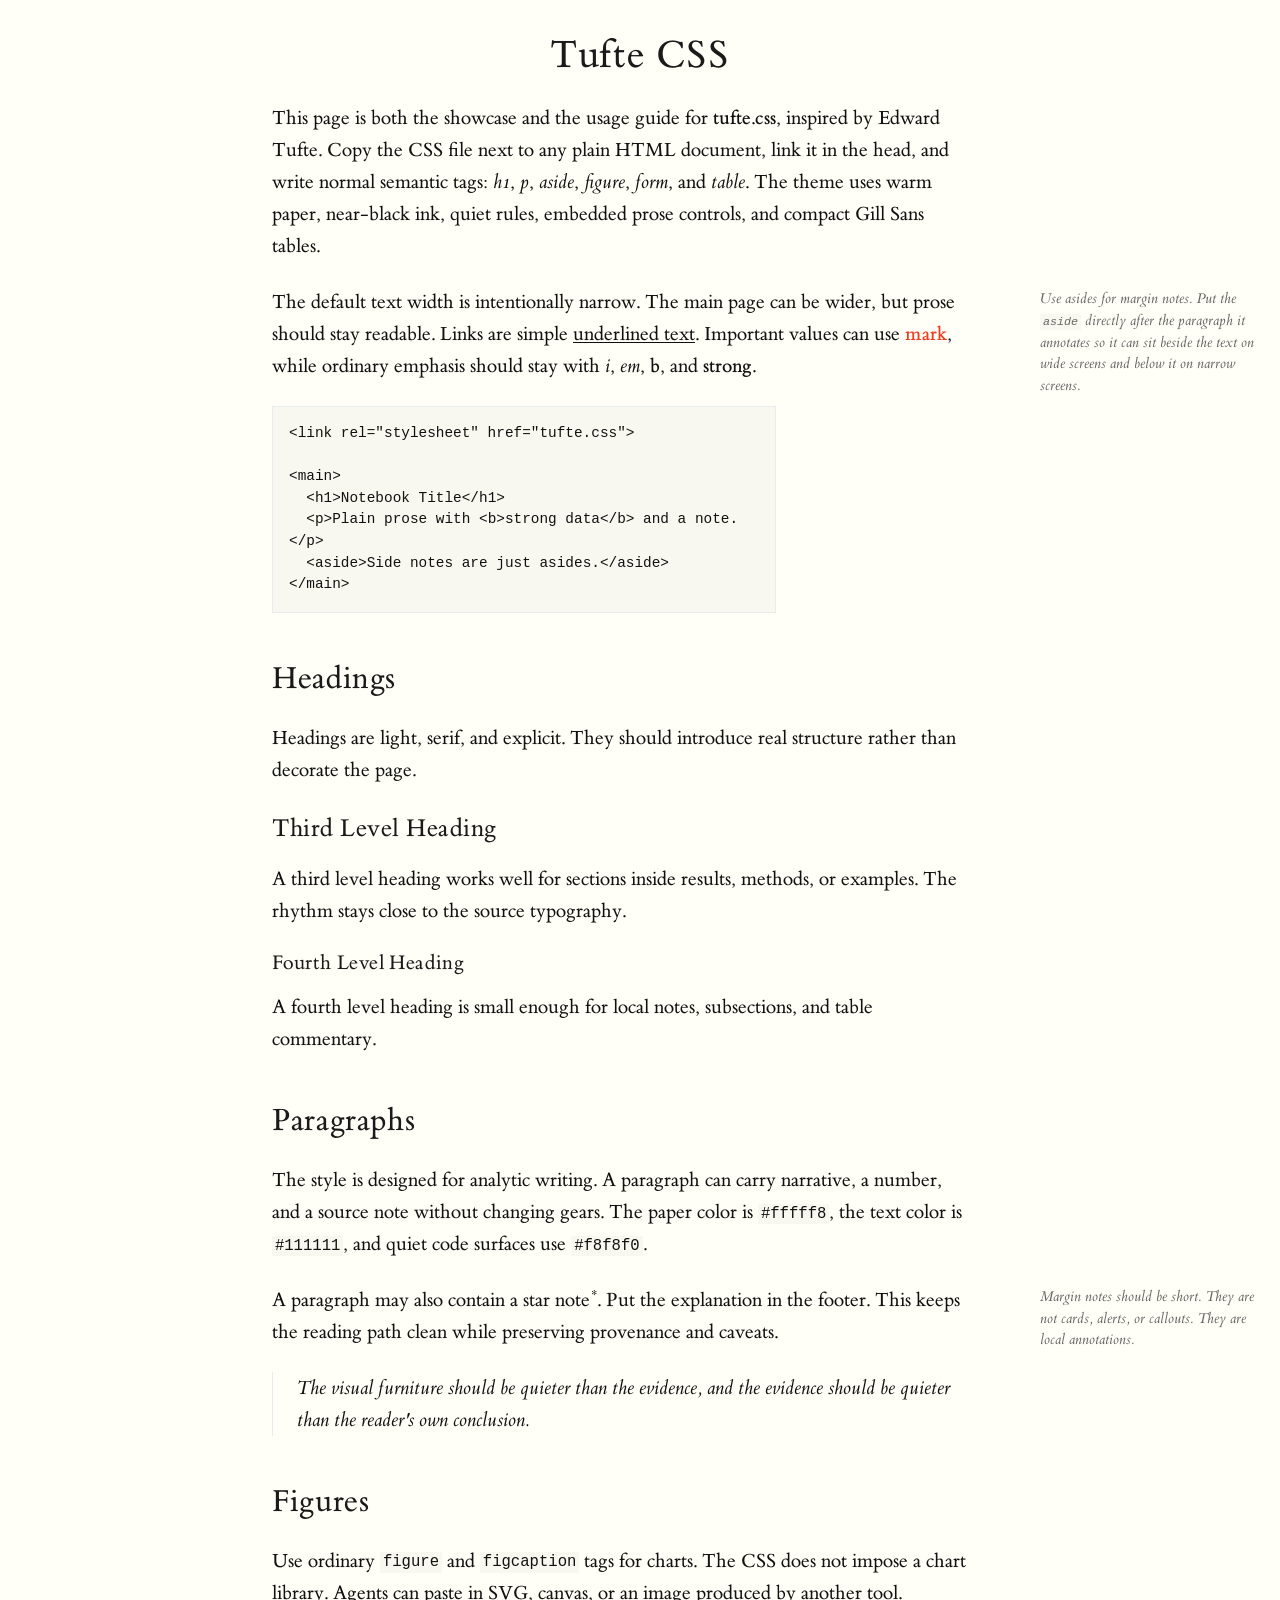
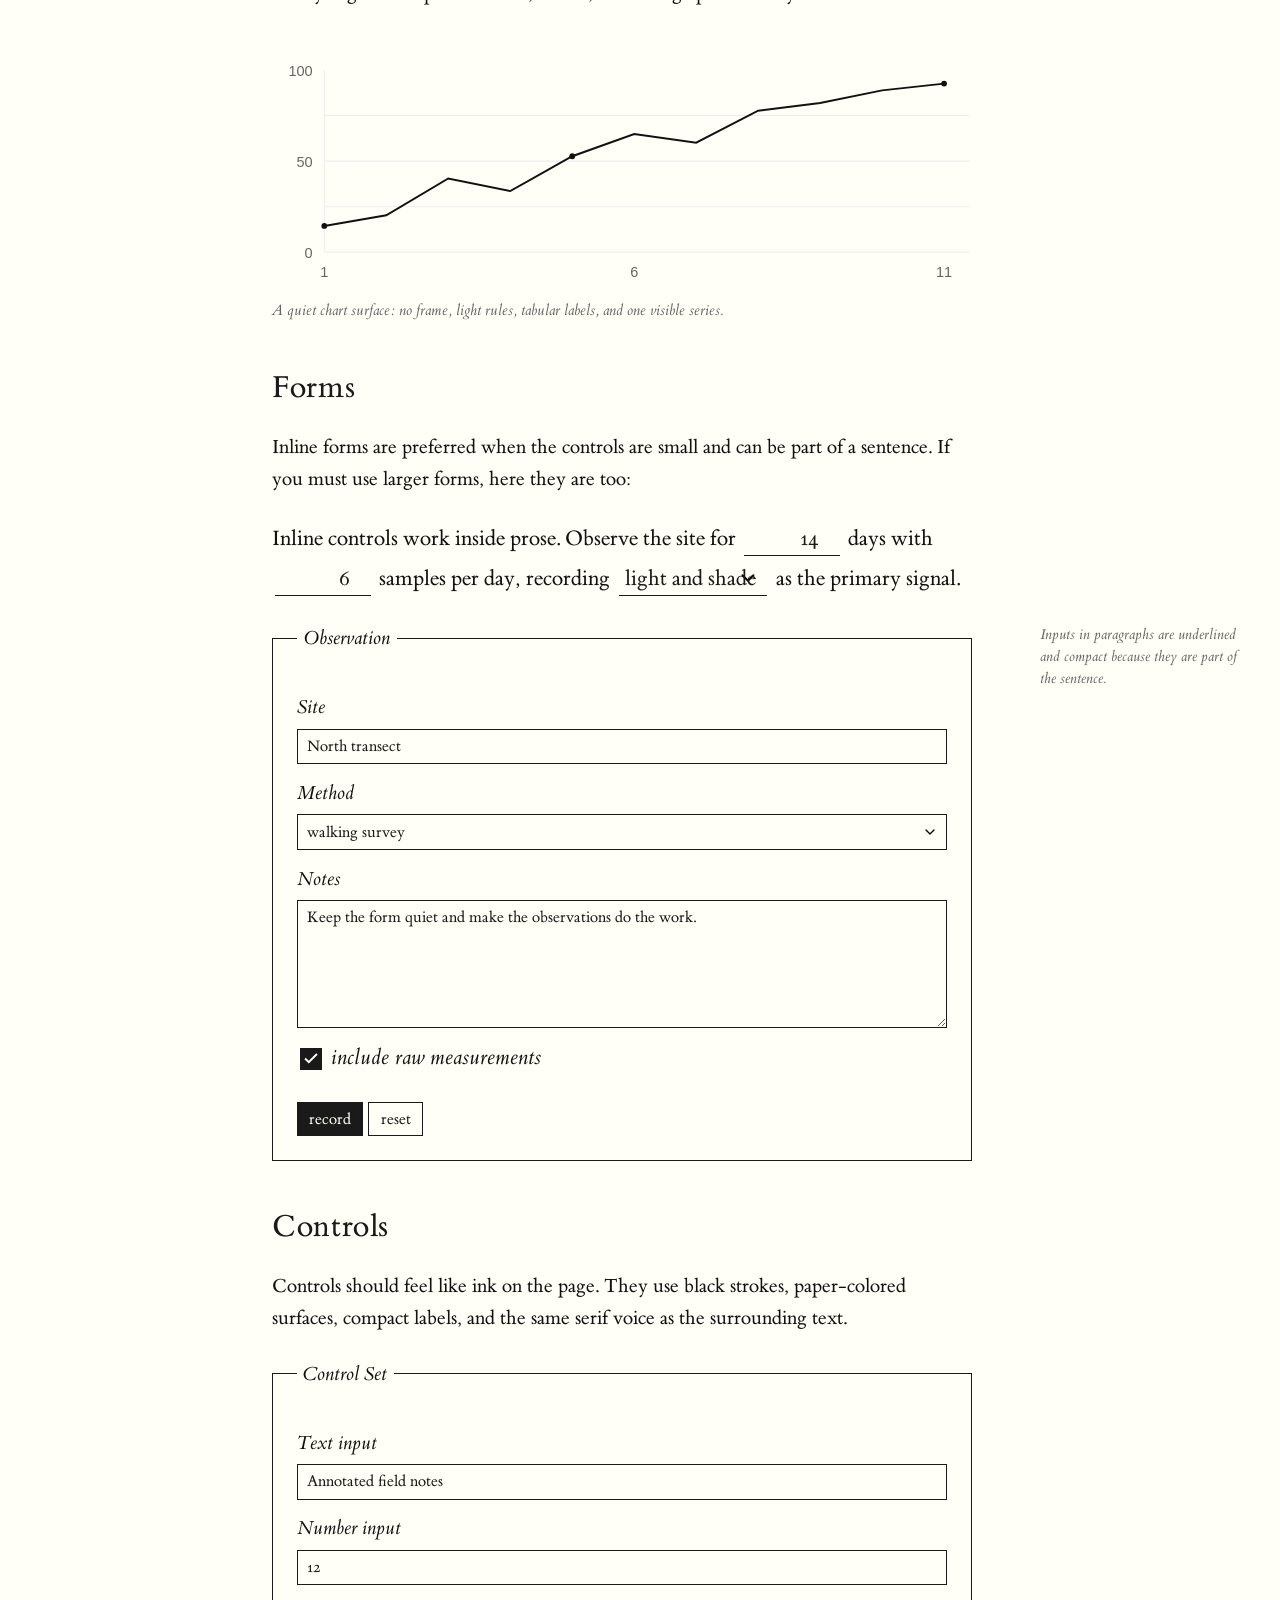
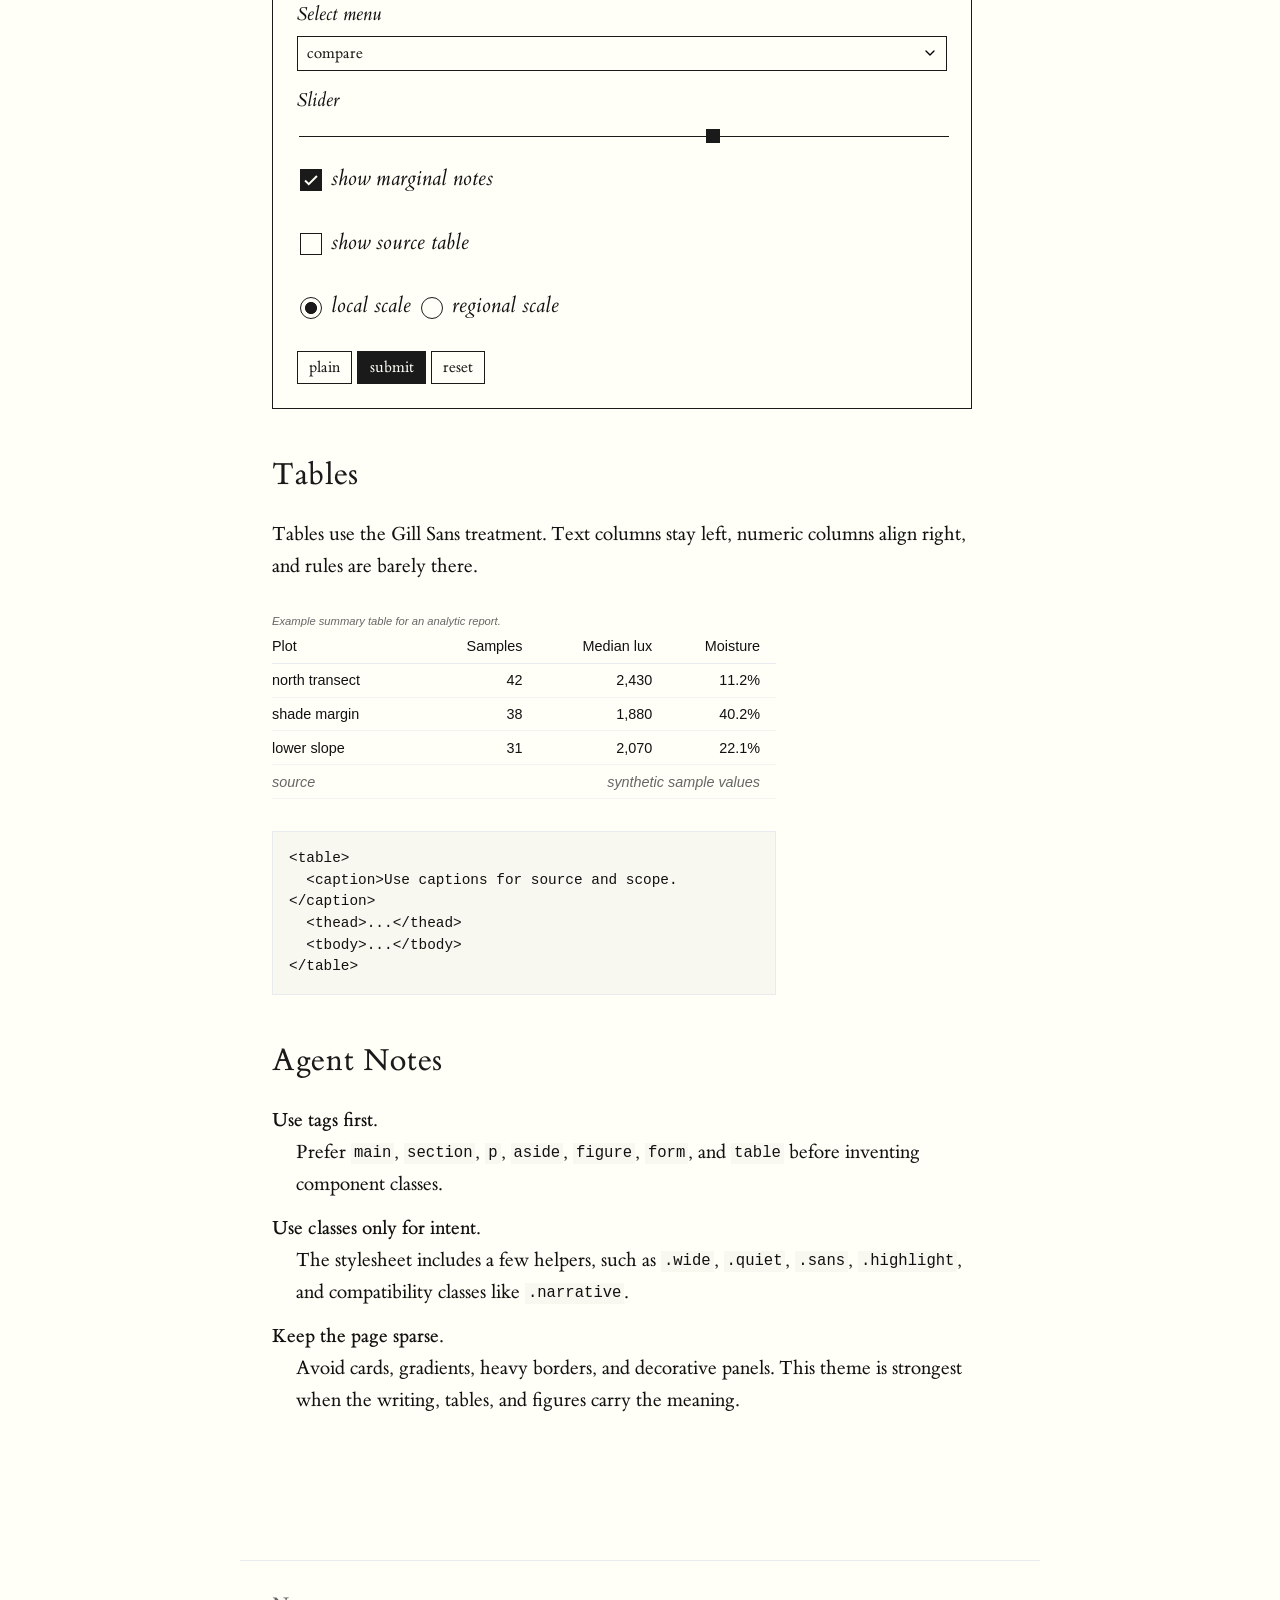
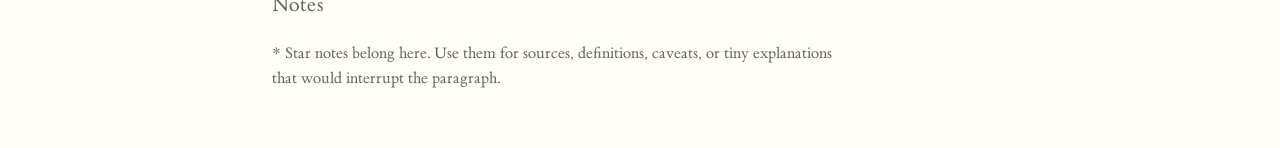
==== tufte/index.html @ c6ead8e6 "Add 3 styles." ====
<!doctype html>
<html lang="en">
<head>
  <meta charset="utf-8">
  <meta name="viewport" content="width=device-width, initial-scale=1">
  <title>Tufte CSS</title>
  <link rel="stylesheet" href="tufte.css">
</head>
<body>
  <main>
    <section>
      <h1>Tufte CSS</h1>
      <p>
        This page is both the showcase and the usage guide for
        <b>tufte.css</b>, inspired by Edward Tufte. Copy the CSS file next to
        any plain HTML document, link it in the head, and write normal
        semantic tags: <i>h1</i>, <i>p</i>, <i>aside</i>, <i>figure</i>,
        <i>form</i>, and <i>table</i>. The theme uses warm paper, near-black
        ink, quiet rules, embedded prose controls, and compact Gill Sans
        tables.
      </p>
      <aside>
        <p>
          Use asides for margin notes. Put the <code>aside</code> directly
          after the paragraph it annotates so it can sit beside the text on
          wide screens and below it on narrow screens.
        </p>
      </aside>
      <p>
        The default text width is intentionally narrow. The main page can be
        wider, but prose should stay readable. Links are simple
        <a href="https://www.edwardtufte.com/">underlined text</a>. Important values
        can use <mark>mark</mark>, while ordinary emphasis should stay with
        <i>i</i>, <em>em</em>, <b>b</b>, and <strong>strong</strong>.
      </p>

      <pre><code>&lt;link rel="stylesheet" href="tufte.css"&gt;

&lt;main&gt;
  &lt;h1&gt;Notebook Title&lt;/h1&gt;
  &lt;p&gt;Plain prose with &lt;b&gt;strong data&lt;/b&gt; and a note.&lt;/p&gt;
  &lt;aside&gt;Side notes are just asides.&lt;/aside&gt;
&lt;/main&gt;</code></pre>
    </section>

    <section>
      <h2>Headings</h2>
      <p>
        Headings are light, serif, and explicit. They should introduce real
        structure rather than decorate the page.
      </p>
      <h3>Third Level Heading</h3>
      <p>
        A third level heading works well for sections inside results, methods,
        or examples. The rhythm stays close to the source typography.
      </p>
      <h4>Fourth Level Heading</h4>
      <p>
        A fourth level heading is small enough for local notes, subsections,
        and table commentary.
      </p>
    </section>

    <section>
      <h2>Paragraphs</h2>
      <p>
        The style is designed for analytic writing. A paragraph can carry
        narrative, a number, and a source note without changing gears.
        The paper color is <code>#fffff8</code>, the text color is
        <code>#111111</code>, and quiet code surfaces use
        <code>#f8f8f0</code>.
      </p>
      <aside>
        <p>
          Margin notes should be short. They are not cards, alerts, or
          callouts. They are local annotations.
        </p>
      </aside>
      <p>
        A paragraph may also contain a star note<sup><a href="#note-source">*</a></sup>.
        Put the explanation in the footer. This keeps the reading path clean
        while preserving provenance and caveats.
      </p>
      <blockquote>
        <p>
          The visual furniture should be quieter than the evidence, and the
          evidence should be quieter than the reader's own conclusion.
        </p>
      </blockquote>
    </section>

    <section>
      <h2>Figures</h2>
      <p>
        Use ordinary <code>figure</code> and <code>figcaption</code> tags for
        charts. The CSS does not impose a chart library. Agents can paste in
        SVG, canvas, or an image produced by another tool.
      </p>
      <figure class="wide">
        <svg viewBox="0 0 760 260" role="img"
          aria-label="A minimal line chart with one measured series.">
          <rect x="0" y="0" width="760" height="260" fill="#fffff8"></rect>
          <g stroke="#e9ecef" stroke-width="1">
            <line x1="54" y1="30" x2="54" y2="218"></line>
            <line x1="54" y1="218" x2="720" y2="218"></line>
            <line x1="54" y1="171" x2="720" y2="171"></line>
            <line x1="54" y1="124" x2="720" y2="124"></line>
            <line x1="54" y1="77" x2="720" y2="77"></line>
          </g>
          <polyline fill="none" stroke="#111111" stroke-width="2"
            points="54,191 118,180 182,142 246,155 310,119 374,96 438,105 502,72 566,64 630,51 694,44">
          </polyline>
          <g fill="#111111">
            <circle cx="54" cy="191" r="3"></circle>
            <circle cx="310" cy="119" r="3"></circle>
            <circle cx="694" cy="44" r="3"></circle>
          </g>
          <g fill="#666666" font-family="Gill Sans, sans-serif"
            font-size="15">
            <text x="42" y="224" text-anchor="end">0</text>
            <text x="42" y="130" text-anchor="end">50</text>
            <text x="42" y="36" text-anchor="end">100</text>
            <text x="54" y="244" text-anchor="middle">1</text>
            <text x="374" y="244" text-anchor="middle">6</text>
            <text x="694" y="244" text-anchor="middle">11</text>
          </g>
        </svg>
        <figcaption>
          A quiet chart surface: no frame, light rules, tabular labels, and
          one visible series.
        </figcaption>
      </figure>
    </section>

    <section>
      <h2>Forms</h2>
      <p>
        Inline forms are preferred when the controls are small and can be part
        of a sentence. If you must use larger forms, here they are too:
      </p>
      <p>
        Inline controls work inside prose. Observe the site for
        <input type="number" value="14" min="1" max="100">
        days with
        <input type="number" value="6" min="1" max="24">
        samples per day, recording
        <select>
          <option>light and shade</option>
          <option>wind and water</option>
          <option>soil and slope</option>
        </select>
        as the primary signal.
      </p>
      <aside>
        <p>
          Inputs in paragraphs are underlined and compact because they are
          part of the sentence.
        </p>
      </aside>
      <form onsubmit="return false;">
        <fieldset>
          <legend>Observation</legend>

          <label for="site">Site</label>
          <input id="site" name="site" value="North transect">

          <label for="method">Method</label>
          <select id="method" name="method">
            <option>walking survey</option>
            <option>fixed camera</option>
            <option>sample quadrat</option>
          </select>

          <label for="notes">Notes</label>
          <textarea id="notes" name="notes">Keep the form quiet and make the observations do the work.</textarea>

          <p>
            <label>
              <input type="checkbox" checked>
              include raw measurements
            </label>
          </p>

          <button type="submit">record</button>
          <button type="reset">reset</button>
        </fieldset>
      </form>
    </section>

    <section>
      <h2>Controls</h2>
      <p>
        Controls should feel like ink on the page. They use black strokes,
        paper-colored surfaces, compact labels, and the same serif voice as
        the surrounding text.
      </p>
      <form onsubmit="return false;">
        <fieldset>
          <legend>Control Set</legend>

          <label for="title">Text input</label>
          <input id="title" name="title" value="Annotated field notes">

          <label for="count">Number input</label>
          <input id="count" name="count" type="number" value="12" min="0">

          <label for="mode">Select menu</label>
          <select id="mode" name="mode">
            <option>compare</option>
            <option>collect</option>
            <option>revise</option>
          </select>

          <label for="density">Slider</label>
          <input id="density" name="density" type="range" min="0" max="100"
            value="64">

          <p>
            <label>
              <input type="checkbox" checked>
              show marginal notes
            </label>
          </p>
          <p>
            <label>
              <input type="checkbox">
              show source table
            </label>
          </p>

          <p>
            <label>
              <input type="radio" name="scale" checked>
              local scale
            </label>
            <label>
              <input type="radio" name="scale">
              regional scale
            </label>
          </p>

          <button type="button">plain</button>
          <button type="submit">submit</button>
          <button type="reset">reset</button>
        </fieldset>
      </form>
    </section>

    <section>
      <h2>Tables</h2>
      <p>
        Tables use the Gill Sans treatment. Text columns stay left, numeric
        columns align right, and rules are barely there.
      </p>
      <table>
        <caption>
          Example summary table for an analytic report.
        </caption>
        <thead>
          <tr>
            <th>Plot</th>
            <th>Samples</th>
            <th>Median lux</th>
            <th>Moisture</th>
          </tr>
        </thead>
        <tbody>
          <tr>
            <td>north transect</td>
            <td>42</td>
            <td>2,430</td>
            <td>11.2%</td>
          </tr>
          <tr>
            <td>shade margin</td>
            <td>38</td>
            <td>1,880</td>
            <td>40.2%</td>
          </tr>
          <tr>
            <td>lower slope</td>
            <td>31</td>
            <td>2,070</td>
            <td>22.1%</td>
          </tr>
        </tbody>
        <tfoot>
          <tr>
            <td>source</td>
            <td colspan="3">synthetic sample values</td>
          </tr>
        </tfoot>
      </table>

      <pre><code>&lt;table&gt;
  &lt;caption&gt;Use captions for source and scope.&lt;/caption&gt;
  &lt;thead&gt;...&lt;/thead&gt;
  &lt;tbody&gt;...&lt;/tbody&gt;
&lt;/table&gt;</code></pre>
    </section>

    <section>
      <h2>Agent Notes</h2>
      <dl>
        <dt>Use tags first.</dt>
        <dd>
          Prefer <code>main</code>, <code>section</code>, <code>p</code>,
          <code>aside</code>, <code>figure</code>, <code>form</code>, and
          <code>table</code> before inventing component classes.
        </dd>
        <dt>Use classes only for intent.</dt>
        <dd>
          The stylesheet includes a few helpers, such as <code>.wide</code>,
          <code>.quiet</code>, <code>.sans</code>, <code>.highlight</code>,
          and compatibility classes like <code>.narrative</code>.
        </dd>
        <dt>Keep the page sparse.</dt>
        <dd>
          Avoid cards, gradients, heavy borders, and decorative panels. This
          theme is strongest when the writing, tables, and figures carry the
          meaning.
        </dd>
      </dl>
    </section>
  </main>

  <footer>
    <h2>Notes</h2>
    <ol>
      <li id="note-source">
        Star notes belong here. Use them for sources, definitions, caveats, or
        tiny explanations that would interrupt the paragraph.
      </li>
    </ol>
  </footer>
</body>
</html>
---- tufte/tufte.css ----
/* Tufte-inspired CSS for quiet analytic documents. */

@font-face {
  font-family: "ETBembo";
  src: local("ETBembo"),
    url("fonts/ETBembo-RomanOSF.otf") format("opentype");
  font-display: swap;
  font-style: normal;
  font-weight: normal;
}

@font-face {
  font-family: "ETBembo";
  src: local("ETBembo Display Italic"),
    url("fonts/ETBembo-DisplayItalic.otf") format("opentype");
  font-display: swap;
  font-style: italic;
  font-weight: normal;
}

@font-face {
  font-family: "ETBembo";
  src: local("ETBembo SemiBold"),
    url("fonts/ETBembo-SemiBoldOSF.otf") format("opentype");
  font-display: swap;
  font-style: normal;
  font-weight: 600;
}

@font-face {
  font-family: "Gill Sans";
  src: local("Gill Sans"), url("fonts/GillSans.ttf") format("truetype");
  font-display: swap;
  font-style: normal;
  font-weight: normal;
}

@font-face {
  font-family: "Gill Sans";
  src: local("Gill Sans Bold"),
    url("fonts/GillSansBold.ttf") format("truetype");
  font-display: swap;
  font-style: normal;
  font-weight: bold;
}

@font-face {
  font-family: "Gill Sans";
  src: local("Gill Sans Italic"),
    url("fonts/GillSansItalic.ttf") format("truetype");
  font-display: swap;
  font-style: italic;
  font-weight: normal;
}

:root {
  --bg-color: #fffff8;
  --text-color: #111111;
  --accent-color: #1a1a1a;
  --border-color: #e9ecef;
  --success-color: #2e7d32;
  --failure-color: #f03b20;
  --muted-color: #666666;
  --max-width: 800px;
  --input-bg: #f8f8f0;
  --rule-width: 0.5px;
  --serif: "ETBembo", "Palatino Linotype", Palatino, serif;
  --sans: "Gill Sans", "Gill Sans MT", Calibri, sans-serif;
  --mono: ui-monospace, "SFMono-Regular", Consolas, monospace;
}

* {
  box-sizing: border-box;
}

html {
  background: var(--bg-color);
  color: var(--text-color);
}

body {
  margin: 0;
  background-color: var(--bg-color);
  color: var(--text-color);
  font-family: var(--serif);
  font-size: 15pt;
  line-height: 1.6;
}

main,
article {
  max-width: var(--max-width);
  margin: 0 auto;
  padding: 2rem;
}

section {
  margin: 0 0 3rem;
}

h1,
h2,
h3,
h4,
h5,
h6 {
  color: var(--accent-color);
  font-family: var(--serif);
  font-weight: 400;
  letter-spacing: 0.02em;
  line-height: 1.15;
}

h1 {
  margin: 0 0 1.5rem;
  font-size: 2.5rem;
  text-align: center;
}

h2 {
  margin: 2rem 0 1.5rem;
  font-size: 2rem;
}

h3 {
  margin: 1.8rem 0 1.2rem;
  font-size: 1.6rem;
}

h4 {
  margin: 1.5rem 0 1rem;
  font-size: 1.3rem;
}

p,
ul,
ol,
dl,
blockquote,
pre,
figure,
form,
table,
details {
  max-width: 35em;
}

p {
  margin: 0 0 1.5rem;
}

p:has(input),
p:has(select),
p:has(button) {
  font-size: 1.1em;
  line-height: 1.8;
  max-width: var(--max-width);
}

a {
  color: var(--text-color);
  text-decoration: underline;
  text-decoration-thickness: 0.05em;
  text-underline-offset: 0.12em;
}

a:hover {
  color: var(--accent-color);
}

b,
strong {
  font-weight: 600;
}

i,
em,
cite {
  font-style: italic;
}

small {
  color: var(--muted-color);
  font-size: 0.8em;
  font-style: italic;
}

mark {
  background: transparent;
  color: var(--failure-color);
  font-weight: 600;
}

hr {
  max-width: 35em;
  margin: 3rem 0;
  border: 0;
  border-top: 1px solid var(--border-color);
}

blockquote {
  margin: 1.5rem 0;
  padding-left: 1.5rem;
  border-left: 1px solid var(--border-color);
  font-style: italic;
}

blockquote p {
  margin: 0;
}

blockquote em {
  font-style: normal;
  font-weight: 600;
}

sup {
  line-height: 0;
}

sup a {
  padding-left: 0.08em;
  font-size: 0.72em;
  text-decoration: none;
}

aside {
  float: right;
  clear: right;
  width: 13.5rem;
  margin: 0.2rem -15.5rem 1rem 1.5rem;
  color: var(--muted-color);
  font-family: var(--serif);
  font-size: 0.75em;
  font-style: italic;
  line-height: 1.45;
}

aside p {
  margin: 0;
}

figure {
  margin: 2rem 0;
}

figure svg,
figure img,
figure canvas {
  display: block;
  max-width: 100%;
  height: auto;
}

figcaption,
caption {
  margin-top: 0.5rem;
  color: var(--muted-color);
  font-size: 0.78em;
  font-style: italic;
  line-height: 1.4;
  text-align: left;
}

code,
kbd,
samp {
  font-family: var(--mono);
  font-size: 0.78em;
}

code {
  padding: 0.08rem 0.18rem;
  background: var(--input-bg);
}

pre {
  overflow-x: hidden;
  white-space: pre-wrap;
  word-break: break-word;
  overflow-wrap: anywhere;
  margin: 1.5rem 0;
  padding: 1rem;
  border: 1px solid var(--border-color);
  background: var(--input-bg);
  font-size: 0.72em;
  line-height: 1.5;
}

pre code {
  padding: 0;
  background: transparent;
  font-size: inherit;
}

ul,
ol {
  margin: 0 0 1.5rem 1.4rem;
  padding: 0;
}

li {
  margin: 0 0 0.35rem;
}

dl {
  margin: 0 0 1.5rem;
}

dt {
  font-weight: 600;
}

dd {
  margin: 0 0 0.75rem 1.5rem;
}

form {
  margin: 1.5rem 0;
}

fieldset {
  margin: 0 0 1.5rem;
  padding: 1.5rem;
  border: var(--rule-width) solid var(--accent-color);
}

legend {
  padding: 0 0.4rem;
  font-style: italic;
}

label {
  display: block;
  margin: 0.8rem 0 0.35rem;
  font-style: italic;
}

input,
select,
textarea,
button {
  accent-color: var(--accent-color);
  caret-color: var(--accent-color);
  color: var(--accent-color);
  font-family: var(--serif);
  font-size: 1rem;
}

input,
select,
textarea {
  width: 100%;
  padding: 0.45rem 0.55rem;
  border: var(--rule-width) solid var(--accent-color);
  background: var(--bg-color);
}

input:focus,
select:focus,
textarea:focus,
button:focus-visible {
  outline: none;
  border-color: var(--accent-color);
}

textarea {
  min-height: 8rem;
  resize: vertical;
}

select {
  padding-right: 2.5rem;
  appearance: none;
  background-image: url("data:image/svg+xml;charset=UTF-8,%3csvg xmlns='http://www.w3.org/2000/svg' viewBox='0 0 24 24' fill='none' stroke='currentColor' stroke-width='2' stroke-linecap='round' stroke-linejoin='round'%3e%3cpolyline points='6 9 12 15 18 9'%3e%3c/polyline%3e%3c/svg%3e");
  background-position: right 0.5rem center;
  background-repeat: no-repeat;
  background-size: 1em;
}

p input,
p select {
  display: inline-block;
  width: auto;
  min-width: 6rem;
  margin: 0 0.2rem;
  padding: 0.2rem 0.4rem;
  border: 0;
  border-bottom: var(--rule-width) solid var(--accent-color);
  background-color: var(--bg-color);
  font-size: 1em;
  vertical-align: baseline;
}

p input[type="number"] {
  width: 4rem;
  text-align: right;
}

p input[inputmode="numeric"] {
  width: 8.5rem;
  text-align: right;
}

input[type="checkbox"],
input[type="radio"] {
  width: 1em;
  min-width: 0;
  height: 1em;
  margin: 0 0.2rem;
  padding: 0;
  border: var(--rule-width) solid var(--accent-color);
  background: var(--bg-color);
  appearance: none;
  vertical-align: middle;
}

input[type="checkbox"]:checked {
  background-color: var(--accent-color);
  background-image: url("data:image/svg+xml;charset=UTF-8,%3csvg xmlns='http://www.w3.org/2000/svg' viewBox='0 0 16 16'%3e%3cpath fill='%23fffff8' d='M6.2 11.6 2.7 8.1l1.1-1.1 2.4 2.4 6-6 1.1 1.1z'/%3e%3c/svg%3e");
  background-position: center;
  background-repeat: no-repeat;
  background-size: 0.9em 0.9em;
}

input[type="radio"] {
  border-radius: 50%;
}

input[type="radio"]:checked {
  background:
    radial-gradient(
      circle at center,
      var(--accent-color) 0 40%,
      transparent 45%
    ),
    var(--bg-color);
}

input[type="checkbox"]:focus-visible,
input[type="radio"]:focus-visible {
  outline: 1px solid var(--accent-color);
  outline-offset: 2px;
}

input[type="range"] {
  height: 1.6rem;
  padding: 0;
  border: 0;
  background: transparent;
  appearance: none;
}

input[type="range"]::-webkit-slider-runnable-track {
  height: 1px;
  background: var(--accent-color);
}

input[type="range"]::-webkit-slider-thumb {
  width: 0.85rem;
  height: 0.85rem;
  margin-top: -0.42rem;
  border: var(--rule-width) solid var(--accent-color);
  background: var(--accent-color);
  appearance: none;
}

input[type="range"]::-moz-range-track {
  height: 1px;
  background: var(--accent-color);
}

input[type="range"]::-moz-range-thumb {
  width: 0.85rem;
  height: 0.85rem;
  border: var(--rule-width) solid var(--accent-color);
  border-radius: 0;
  background: var(--accent-color);
}

p label,
label:has(input[type="checkbox"]),
label:has(input[type="radio"]) {
  display: inline;
  margin: 0;
  cursor: pointer;
}

button,
input[type="button"],
input[type="submit"],
input[type="reset"] {
  width: auto;
  padding: 0.4rem 0.7rem;
  border: var(--rule-width) solid var(--accent-color);
  background: var(--bg-color);
  cursor: pointer;
  text-transform: lowercase;
}

button:hover,
input[type="button"]:hover,
input[type="submit"]:hover,
input[type="reset"]:hover {
  border-color: var(--accent-color);
}

button[type="submit"],
input[type="submit"] {
  color: var(--bg-color);
  border-color: var(--accent-color);
  background: var(--accent-color);
}

table {
  width: 100%;
  margin: 1rem 0 2rem;
  border-collapse: collapse;
  font-family: var(--sans);
  font-size: 0.72em;
  line-height: 1.45;
}

th,
td {
  padding: 0.4rem 1rem 0.35rem 0;
  text-align: left;
  vertical-align: top;
}

th {
  border-bottom: 1px solid var(--border-color);
  font-weight: normal;
}

td {
  border-bottom: 1px solid rgb(233 236 239 / 0.55);
}

td:not(:first-child),
th:not(:first-child) {
  text-align: right;
  font-variant-numeric: tabular-nums;
}

tfoot td {
  color: var(--muted-color);
  font-style: italic;
}

footer {
  max-width: var(--max-width);
  margin: 4rem auto 0;
  padding: 2rem;
  border-top: 1px solid var(--border-color);
  color: var(--muted-color);
  font-size: 0.8em;
}

footer h2,
footer h3 {
  margin-top: 0;
  color: var(--muted-color);
  font-size: 1.3rem;
}

footer ol {
  max-width: 35em;
  margin-left: 0;
  list-style-position: inside;
}

footer li::marker {
  content: "* ";
}

details {
  margin: 1.5rem 0;
}

summary {
  cursor: pointer;
  font-style: italic;
}

.container {
  max-width: var(--max-width);
  margin: 0 auto;
  padding: 2rem;
}

.main-content {
  background: var(--bg-color);
}

.content-section {
  margin-bottom: 3rem;
}

.section-title {
  margin-bottom: 1.5rem;
  color: var(--accent-color);
  font-family: var(--serif);
  font-size: 1.4rem;
  font-weight: 400;
  letter-spacing: 0.02em;
}

.narrative {
  max-width: var(--max-width);
  margin-bottom: 1rem;
  font-size: 1.1em;
  line-height: 1.8;
}

.inline-input,
.inline-select {
  display: inline-block;
  width: auto;
  margin: 0 0.2rem;
  padding: 0.2rem 0.4rem;
  border: 0;
  border-bottom: var(--rule-width) solid var(--accent-color);
  background: var(--bg-color);
  font-size: 1em;
}

.inline-input {
  width: 120px;
  text-align: right;
}

.inline-select {
  padding-right: 1.5rem;
  background-position: right 0.2rem center;
}

.inline-checkbox {
  width: 1em;
  height: 1em;
  margin: 0 0.2rem;
  vertical-align: middle;
}

.inline-label {
  margin-left: 0.2rem;
  font-style: italic;
}

.allocation {
  color: var(--accent-color);
  font-style: italic;
}

.form-grid {
  display: grid;
  grid-template-columns: repeat(auto-fit, minmax(250px, 1fr));
  gap: 2rem;
  margin-bottom: 2rem;
  padding: 1.5rem;
  border: var(--rule-width) solid var(--accent-color);
  background: var(--bg-color);
}

.input-group {
  margin-bottom: 1rem;
}

.input-group label {
  display: block;
  margin-bottom: 0.5rem;
  font-style: italic;
  font-weight: 400;
}

.input-group input {
  width: 100%;
  padding: 0.5rem;
  border: var(--rule-width) solid var(--accent-color);
  background: var(--bg-color);
  font-family: var(--serif);
  font-size: 1rem;
}

.input-group input[type="number"] {
  font-family: var(--sans);
  font-size: 1rem;
}

.results-summary {
  margin-bottom: 2rem;
}

.success-rate {
  margin-bottom: 1rem;
  color: var(--success-color);
  font-family: var(--serif);
  font-size: 2.5rem;
  font-weight: 400;
  letter-spacing: 0.02em;
}

.highlight {
  color: var(--success-color);
  font-weight: 600;
}

.chart-container {
  position: relative;
  left: -70px;
  margin: 1.5rem 0;
}

.chart-table-container {
  position: relative;
  margin-bottom: 2rem;
}

.toggle-container {
  margin: 1rem 0;
  color: var(--muted-color);
  font-family: var(--serif);
  font-size: 0.9em;
  text-align: center;
}

.toggle-button {
  padding: 0;
  border: 0;
  background: none;
  color: var(--text-color);
  cursor: pointer;
  font-family: inherit;
  font-size: inherit;
  opacity: 0.6;
  text-transform: lowercase;
  transition: opacity 0.2s ease;
}

.toggle-button:hover,
.toggle-button.active {
  opacity: 1;
}

.toggle-button.active {
  text-decoration: underline;
}

.data-table {
  width: 100%;
  margin: 1rem 0;
  border-collapse: collapse;
  font-family: var(--sans);
  font-size: 0.6em;
}

.data-table th,
.data-table td {
  padding: 0.4rem 1rem;
  text-align: left;
}

.data-table th {
  padding-bottom: 0.5rem;
  border-bottom: 1px solid var(--border-color);
  font-weight: normal;
}

.data-table td {
  padding-top: 0.2rem;
  padding-bottom: 0.2rem;
}

.data-table th:nth-child(2),
.data-table th:nth-child(3),
.data-table th:nth-child(4),
.data-table td:nth-child(2),
.data-table td:nth-child(3),
.data-table td:nth-child(4) {
  text-align: right;
  font-variant-numeric: tabular-nums;
}

#decade-heatmap {
  width: 100%;
  margin: 1rem;
  font-family: var(--sans);
}

.heatmap-row {
  display: flex;
  margin-bottom: 4px;
}

.heatmap-cell {
  width: 60px;
  height: 60px;
  margin-right: 4px;
  border: 2px solid transparent;
  cursor: pointer;
  font-size: 0.8em;
  line-height: 60px;
  text-align: center;
}

.heatmap-cell.selected,
.heatmap-cell:hover {
  border-color: #000000;
}

.heatmap-header {
  padding-bottom: 1rem;
  font-style: normal;
  font-weight: bold;
}

.heatmap-decade {
  width: 80px;
  padding-left: 0;
  cursor: default;
  font-size: 0.8em;
  text-align: left;
}

.heatmap-decade:hover {
  border-color: transparent;
}

.heatmap-prompt {
  margin: 1rem 0;
  color: var(--muted-color);
  font-family: var(--serif);
  font-style: italic;
  text-align: center;
}

.checkbox-group {
  display: flex;
  align-items: center;
  gap: 0.5rem;
  margin-top: 0.5rem;
}

.checkbox-group input[type="checkbox"] {
  width: 1rem;
  min-width: 0;
  height: 1rem;
  margin: 0;
  cursor: pointer;
}

.checkbox-group label {
  margin: 0;
  cursor: pointer;
  font-size: 0.9em;
  font-style: italic;
}

.strategy-select {
  width: 100%;
  padding: 0.5rem;
  padding-right: 2.5rem;
  border: var(--rule-width) solid var(--accent-color);
  background: var(--bg-color);
  background-image: url("data:image/svg+xml;charset=UTF-8,%3csvg xmlns='http://www.w3.org/2000/svg' viewBox='0 0 24 24' fill='none' stroke='currentColor' stroke-width='2' stroke-linecap='round' stroke-linejoin='round'%3e%3cpolyline points='6 9 12 15 18 9'%3e%3c/polyline%3e%3c/svg%3e");
  background-position: right 0.5rem center;
  background-repeat: no-repeat;
  background-size: 1em;
  cursor: pointer;
  font-family: var(--serif);
  font-size: 1rem;
  appearance: none;
}

.strategy-select:hover,
.strategy-select:focus {
  border-color: var(--accent-color);
  outline: none;
}

.quiet {
  color: var(--muted-color);
}

.sans {
  font-family: var(--sans);
}

.wide {
  max-width: var(--max-width);
}

.success {
  background-color: rgba(100, 100, 100, var(--gray-intensity, 0.1));
}

.failure {
  background-color: rgba(240, 59, 32, var(--red-intensity, 1));
}

.empty {
  background-color: transparent;
}

.hidden {
  display: none !important;
}

@media (max-width: 1120px) {
  aside {
    float: none;
    width: auto;
    max-width: 35em;
    margin: -0.75rem 0 1.5rem;
    padding-left: 1rem;
    border-left: 1px solid var(--border-color);
  }
}

@media (max-width: 720px) {
  body {
    font-size: 13.5pt;
  }

  main,
  article,
  footer,
  .container {
    padding: 1.25rem;
  }

  h1 {
    font-size: 2rem;
    text-align: left;
  }

  h2 {
    font-size: 1.65rem;
  }

  h3 {
    font-size: 1.35rem;
  }

  fieldset {
    padding: 1rem;
  }

  table {
    display: block;
    overflow-x: auto;
    width: 100%;
  }

  p input,
  p select {
    max-width: 100%;
  }
}
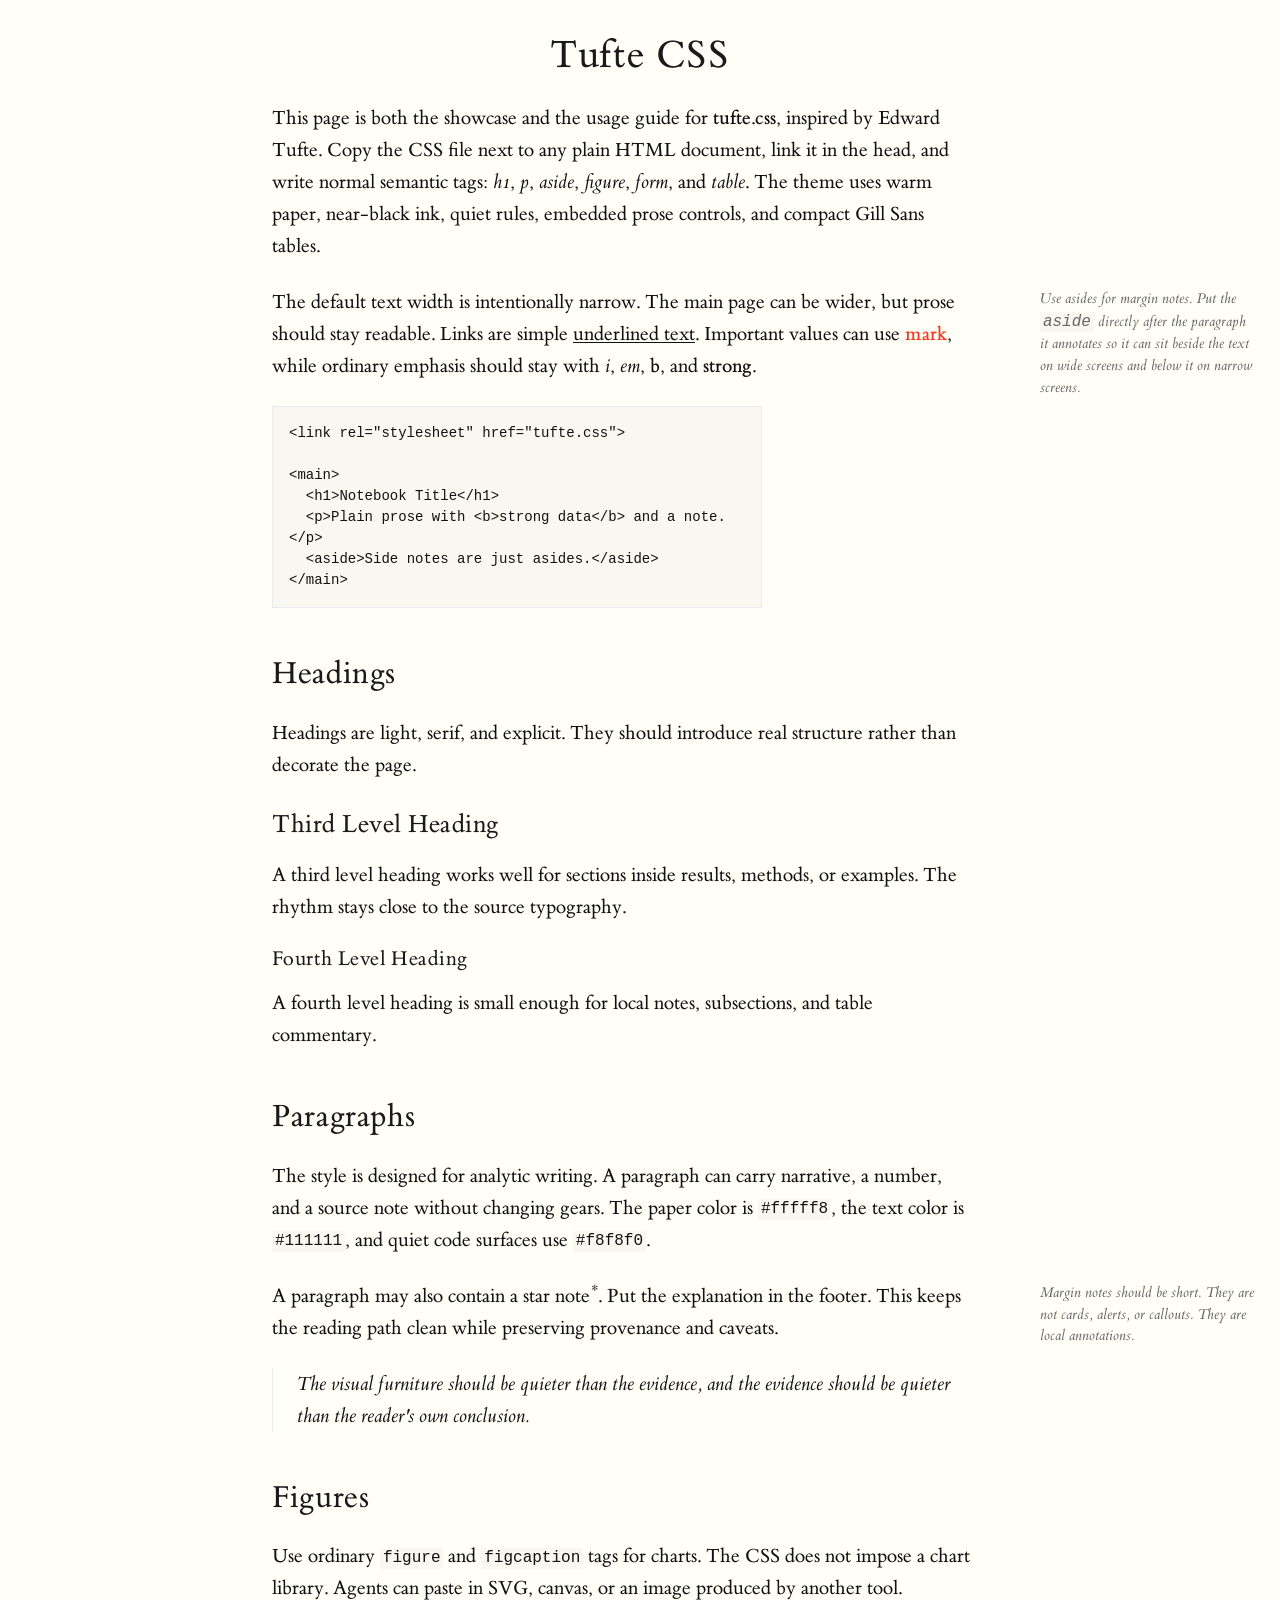
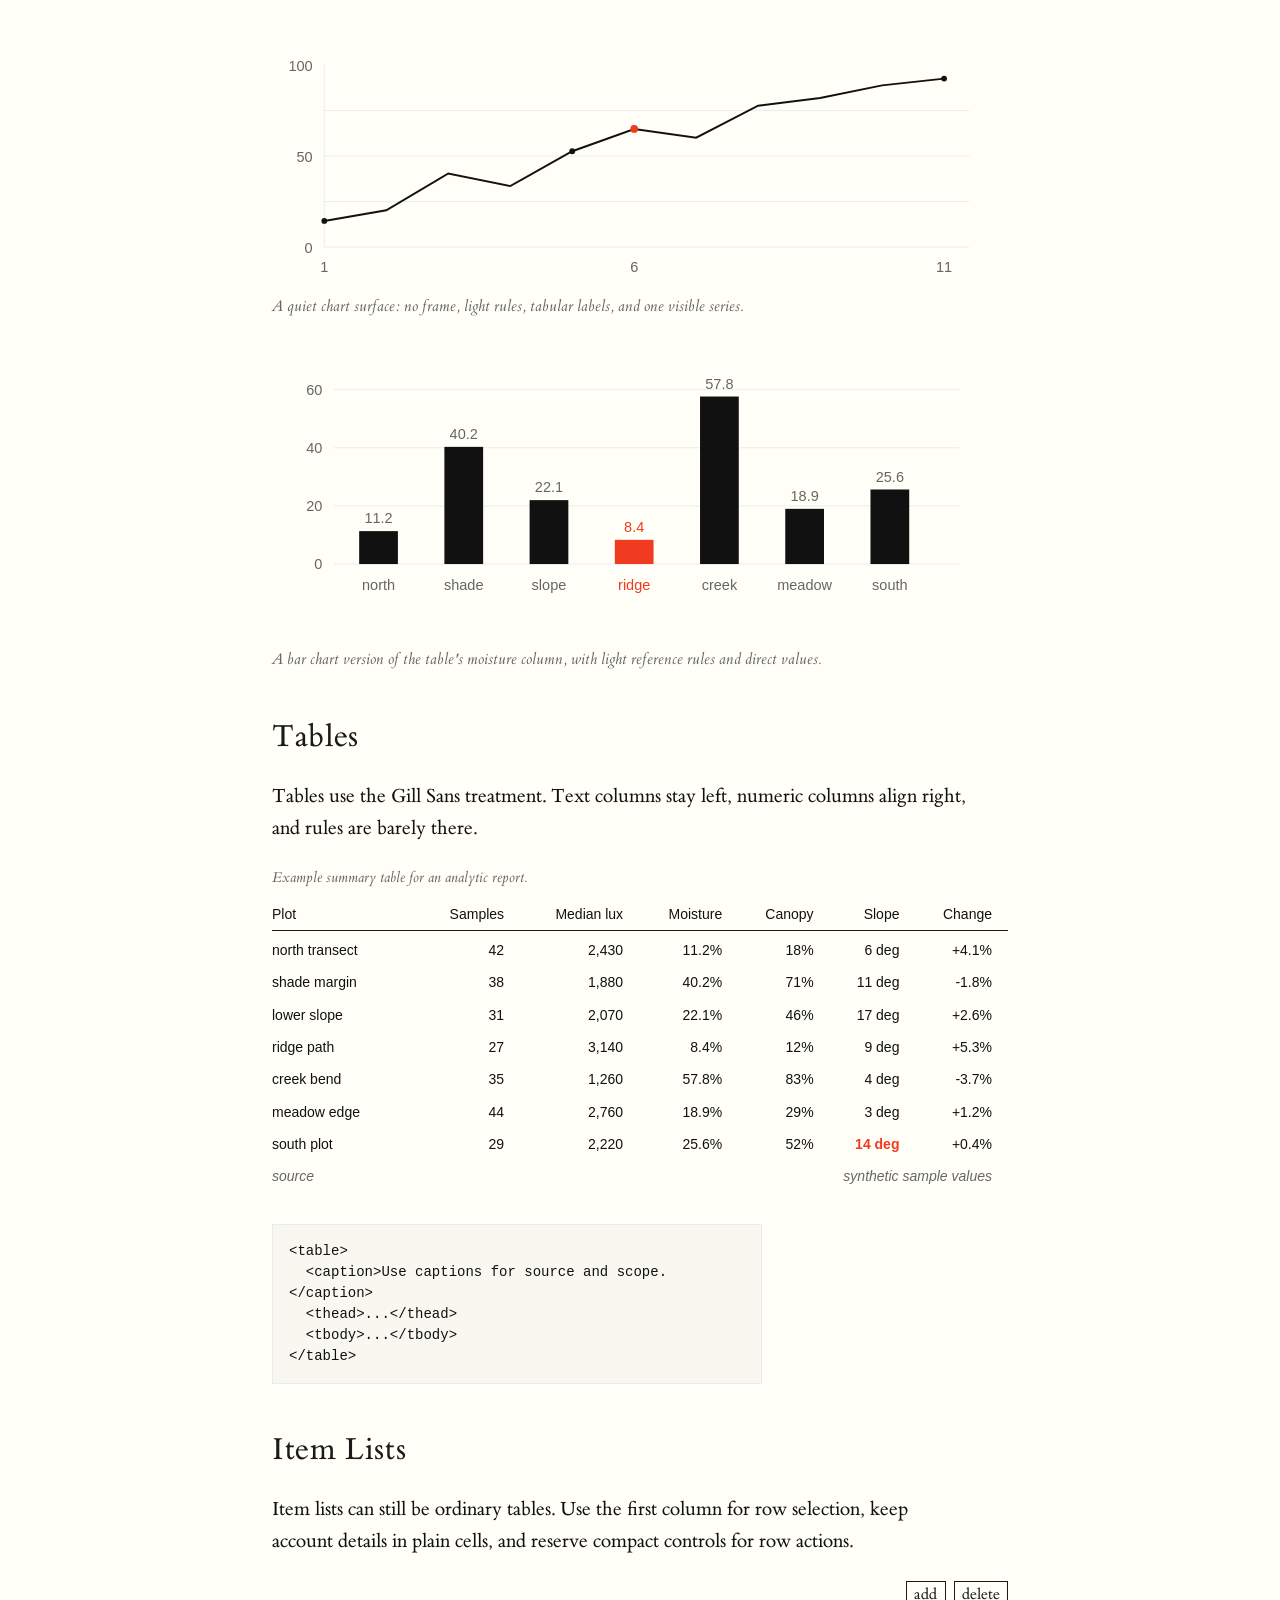
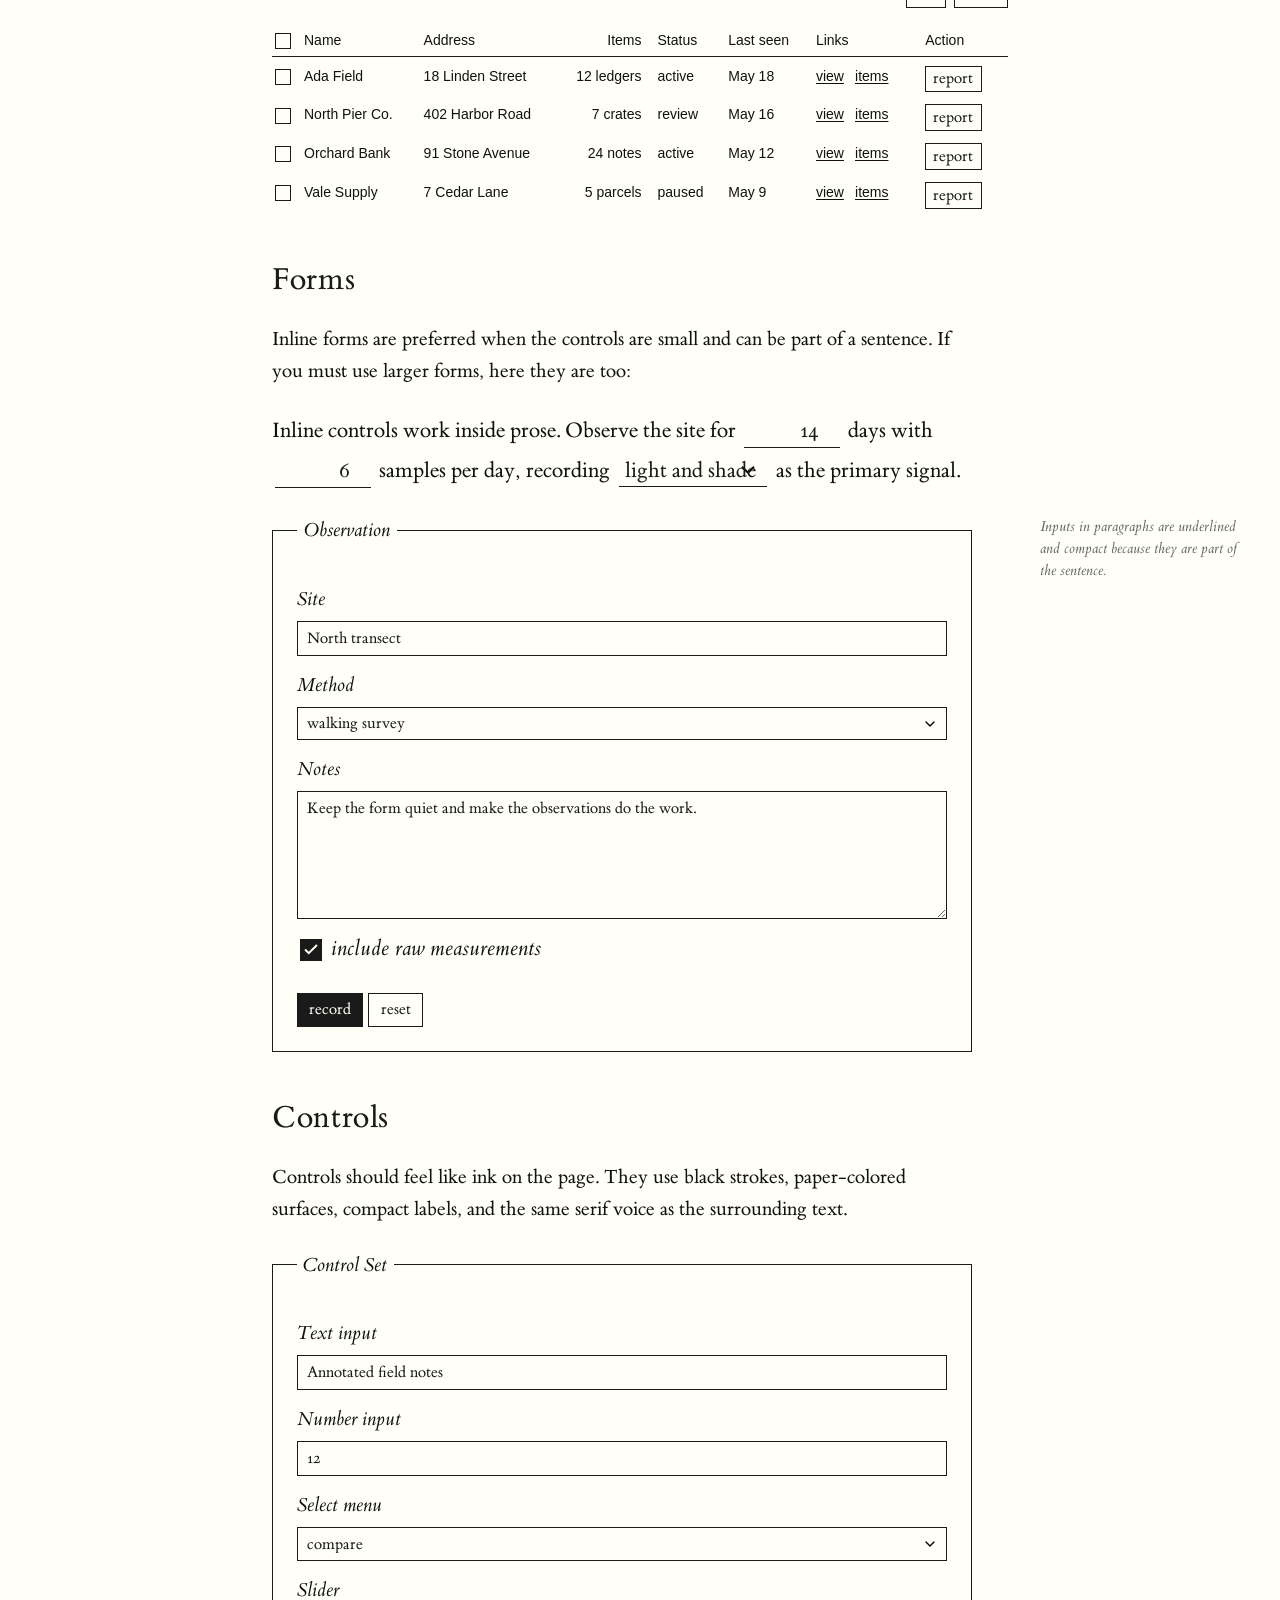
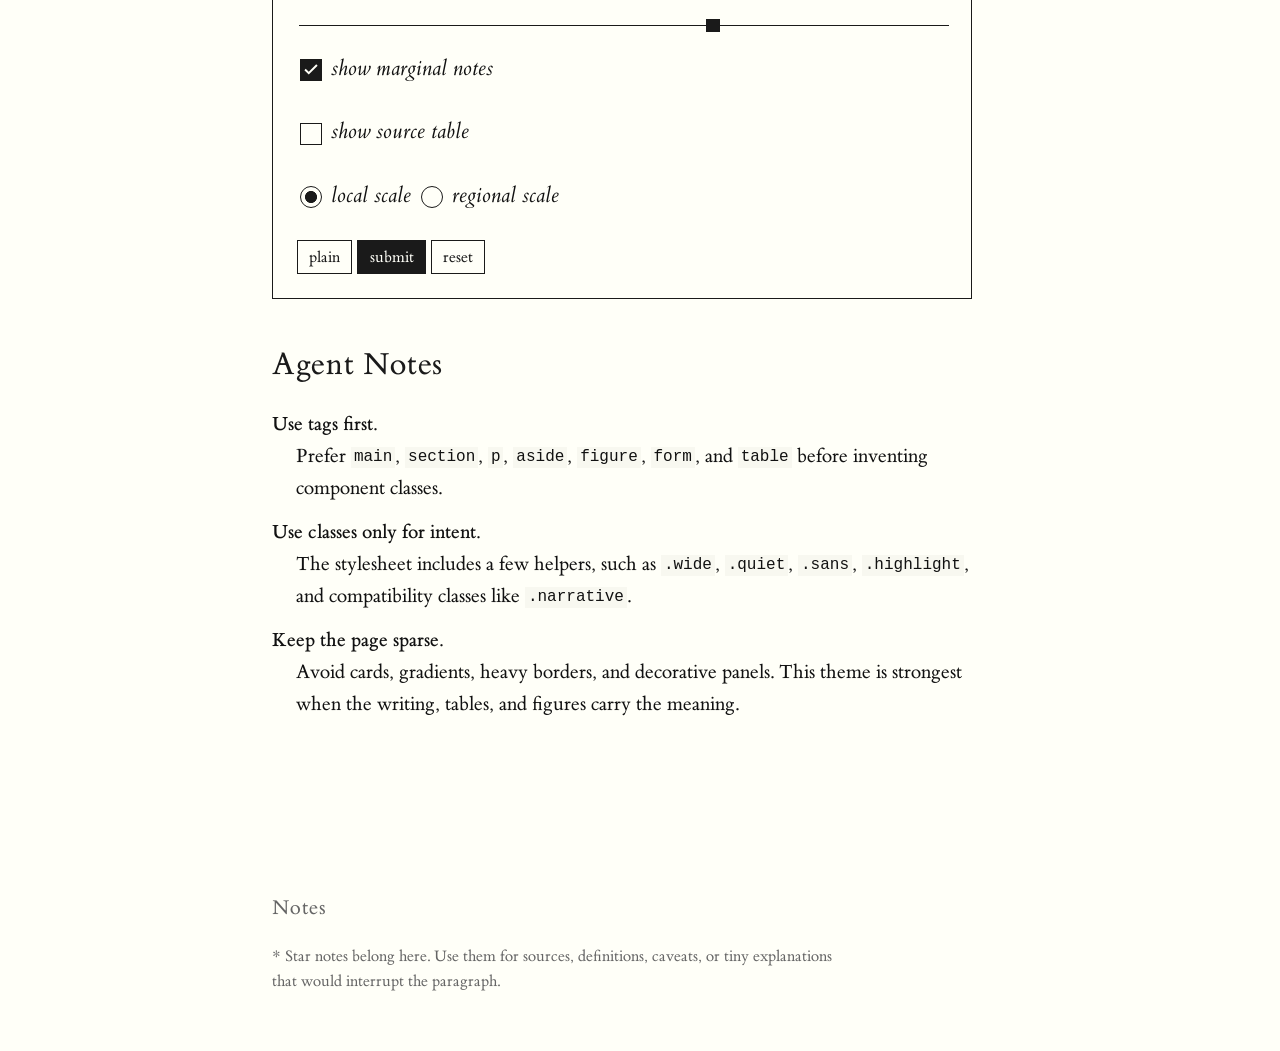
==== commit a0af6f14: "update styles" ====
--- a/tufte/index.html
+++ b/tufte/index.html
@@ -115,6 +115,7 @@
             <circle cx="310" cy="119" r="3"></circle>
             <circle cx="694" cy="44" r="3"></circle>
           </g>
+          <circle cx="374" cy="96" r="4" fill="#f03b20"></circle>
           <g fill="#666666" font-family="Gill Sans, sans-serif"
             font-size="15">
             <text x="42" y="224" text-anchor="end">0</text>
@@ -130,6 +131,257 @@
           one visible series.
         </figcaption>
       </figure>
+
+      <figure class="wide">
+        <svg viewBox="0 0 760 300" role="img"
+          aria-label="A minimal bar chart comparing moisture by plot.">
+          <title>Moisture by plot</title>
+          <rect x="0" y="0" width="760" height="300" fill="#fffff8"></rect>
+          <g stroke="#e9ecef" stroke-width="1">
+            <line x1="64" y1="40" x2="710" y2="40"></line>
+            <line x1="64" y1="100" x2="710" y2="100"></line>
+            <line x1="64" y1="160" x2="710" y2="160"></line>
+            <line x1="64" y1="220" x2="710" y2="220"></line>
+          </g>
+          <g fill="#111111">
+            <rect x="90" y="186" width="40" height="34"></rect>
+            <rect x="178" y="99" width="40" height="121"></rect>
+            <rect x="266" y="154" width="40" height="66"></rect>
+            <rect x="354" y="195" width="40" height="25"
+              fill="#f03b20"></rect>
+            <rect x="442" y="47" width="40" height="173"></rect>
+            <rect x="530" y="163" width="40" height="57"></rect>
+            <rect x="618" y="143" width="40" height="77"></rect>
+          </g>
+          <g fill="#666666" font-family="Gill Sans, sans-serif"
+            font-size="15">
+            <text x="52" y="225" text-anchor="end">0</text>
+            <text x="52" y="165" text-anchor="end">20</text>
+            <text x="52" y="105" text-anchor="end">40</text>
+            <text x="52" y="45" text-anchor="end">60</text>
+            <text x="110" y="247" text-anchor="middle">north</text>
+            <text x="198" y="247" text-anchor="middle">shade</text>
+            <text x="286" y="247" text-anchor="middle">slope</text>
+            <text x="374" y="247" text-anchor="middle"
+              fill="#f03b20">ridge</text>
+            <text x="462" y="247" text-anchor="middle">creek</text>
+            <text x="550" y="247" text-anchor="middle">meadow</text>
+            <text x="638" y="247" text-anchor="middle">south</text>
+            <text x="110" y="178" text-anchor="middle">11.2</text>
+            <text x="198" y="91" text-anchor="middle">40.2</text>
+            <text x="286" y="146" text-anchor="middle">22.1</text>
+            <text x="374" y="187" text-anchor="middle"
+              fill="#f03b20">8.4</text>
+            <text x="462" y="39" text-anchor="middle">57.8</text>
+            <text x="550" y="155" text-anchor="middle">18.9</text>
+            <text x="638" y="135" text-anchor="middle">25.6</text>
+          </g>
+        </svg>
+        <figcaption>
+          A bar chart version of the table's moisture column, with light
+          reference rules and direct values.
+        </figcaption>
+      </figure>
+    </section>
+
+    <section>
+      <h2>Tables</h2>
+      <p>
+        Tables use the Gill Sans treatment. Text columns stay left, numeric
+        columns align right, and rules are barely there.
+      </p>
+      <table class="wide">
+        <caption>
+          Example summary table for an analytic report.
+        </caption>
+        <thead>
+          <tr>
+            <th>Plot</th>
+            <th>Samples</th>
+            <th>Median lux</th>
+            <th>Moisture</th>
+            <th>Canopy</th>
+            <th>Slope</th>
+            <th>Change</th>
+          </tr>
+        </thead>
+        <tbody>
+          <tr>
+            <td>north transect</td>
+            <td>42</td>
+            <td>2,430</td>
+            <td>11.2%</td>
+            <td>18%</td>
+            <td>6 deg</td>
+            <td>+4.1%</td>
+          </tr>
+          <tr>
+            <td>shade margin</td>
+            <td>38</td>
+            <td>1,880</td>
+            <td>40.2%</td>
+            <td>71%</td>
+            <td>11 deg</td>
+            <td>-1.8%</td>
+          </tr>
+          <tr>
+            <td>lower slope</td>
+            <td>31</td>
+            <td>2,070</td>
+            <td>22.1%</td>
+            <td>46%</td>
+            <td>17 deg</td>
+            <td>+2.6%</td>
+          </tr>
+          <tr>
+            <td>ridge path</td>
+            <td>27</td>
+            <td>3,140</td>
+            <td>8.4%</td>
+            <td>12%</td>
+            <td>9 deg</td>
+            <td>+5.3%</td>
+          </tr>
+          <tr>
+            <td>creek bend</td>
+            <td>35</td>
+            <td>1,260</td>
+            <td>57.8%</td>
+            <td>83%</td>
+            <td>4 deg</td>
+            <td>-3.7%</td>
+          </tr>
+          <tr>
+            <td>meadow edge</td>
+            <td>44</td>
+            <td>2,760</td>
+            <td>18.9%</td>
+            <td>29%</td>
+            <td>3 deg</td>
+            <td>+1.2%</td>
+          </tr>
+          <tr>
+            <td>south plot</td>
+            <td>29</td>
+            <td>2,220</td>
+            <td>25.6%</td>
+            <td>52%</td>
+            <td><mark>14 deg</mark></td>
+            <td>+0.4%</td>
+          </tr>
+        </tbody>
+        <tfoot>
+          <tr>
+            <td>source</td>
+            <td colspan="6">synthetic sample values</td>
+          </tr>
+        </tfoot>
+      </table>
+
+      <pre><code>&lt;table&gt;
+  &lt;caption&gt;Use captions for source and scope.&lt;/caption&gt;
+  &lt;thead&gt;...&lt;/thead&gt;
+  &lt;tbody&gt;...&lt;/tbody&gt;
+&lt;/table&gt;</code></pre>
+    </section>
+
+    <section>
+      <h2>Item Lists</h2>
+      <p>
+        Item lists can still be ordinary tables. Use the first column for row
+        selection, keep account details in plain cells, and reserve compact
+        controls for row actions.
+      </p>
+      <div class="table-actions wide">
+        <button type="button">add</button>
+        <button type="button">delete</button>
+      </div>
+      <table class="wide item-list">
+        <thead>
+          <tr>
+            <th>
+              <input type="checkbox" aria-label="Select all accounts">
+            </th>
+            <th>Name</th>
+            <th>Address</th>
+            <th>Items</th>
+            <th>Status</th>
+            <th>Last seen</th>
+            <th>Links</th>
+            <th>Action</th>
+          </tr>
+        </thead>
+        <tbody>
+          <tr>
+            <td>
+              <input type="checkbox" aria-label="Select Ada Field">
+            </td>
+            <td>Ada Field</td>
+            <td>18 Linden Street</td>
+            <td>12 ledgers</td>
+            <td>active</td>
+            <td>May 18</td>
+            <td>
+              <a href="#">view</a>
+              <a href="#">items</a>
+            </td>
+            <td>
+              <button type="button">report</button>
+            </td>
+          </tr>
+          <tr>
+            <td>
+              <input type="checkbox" aria-label="Select North Pier Co.">
+            </td>
+            <td>North Pier Co.</td>
+            <td>402 Harbor Road</td>
+            <td>7 crates</td>
+            <td>review</td>
+            <td>May 16</td>
+            <td>
+              <a href="#">view</a>
+              <a href="#">items</a>
+            </td>
+            <td>
+              <button type="button">report</button>
+            </td>
+          </tr>
+          <tr>
+            <td>
+              <input type="checkbox" aria-label="Select Orchard Bank">
+            </td>
+            <td>Orchard Bank</td>
+            <td>91 Stone Avenue</td>
+            <td>24 notes</td>
+            <td>active</td>
+            <td>May 12</td>
+            <td>
+              <a href="#">view</a>
+              <a href="#">items</a>
+            </td>
+            <td>
+              <button type="button">report</button>
+            </td>
+          </tr>
+          <tr>
+            <td>
+              <input type="checkbox" aria-label="Select Vale Supply">
+            </td>
+            <td>Vale Supply</td>
+            <td>7 Cedar Lane</td>
+            <td>5 parcels</td>
+            <td>paused</td>
+            <td>May 9</td>
+            <td>
+              <a href="#">view</a>
+              <a href="#">items</a>
+            </td>
+            <td>
+              <button type="button">report</button>
+            </td>
+          </tr>
+        </tbody>
+      </table>
     </section>
 
     <section>
@@ -244,59 +496,6 @@
           <button type="reset">reset</button>
         </fieldset>
       </form>
-    </section>
-
-    <section>
-      <h2>Tables</h2>
-      <p>
-        Tables use the Gill Sans treatment. Text columns stay left, numeric
-        columns align right, and rules are barely there.
-      </p>
-      <table>
-        <caption>
-          Example summary table for an analytic report.
-        </caption>
-        <thead>
-          <tr>
-            <th>Plot</th>
-            <th>Samples</th>
-            <th>Median lux</th>
-            <th>Moisture</th>
-          </tr>
-        </thead>
-        <tbody>
-          <tr>
-            <td>north transect</td>
-            <td>42</td>
-            <td>2,430</td>
-            <td>11.2%</td>
-          </tr>
-          <tr>
-            <td>shade margin</td>
-            <td>38</td>
-            <td>1,880</td>
-            <td>40.2%</td>
-          </tr>
-          <tr>
-            <td>lower slope</td>
-            <td>31</td>
-            <td>2,070</td>
-            <td>22.1%</td>
-          </tr>
-        </tbody>
-        <tfoot>
-          <tr>
-            <td>source</td>
-            <td colspan="3">synthetic sample values</td>
-          </tr>
-        </tfoot>
-      </table>
-
-      <pre><code>&lt;table&gt;
-  &lt;caption&gt;Use captions for source and scope.&lt;/caption&gt;
-  &lt;thead&gt;...&lt;/thead&gt;
-  &lt;tbody&gt;...&lt;/tbody&gt;
-&lt;/table&gt;</code></pre>
     </section>
 
     <section>
--- a/tufte/tufte.css
+++ b/tufte/tufte.css
@@ -83,7 +83,7 @@
   background-color: var(--bg-color);
   color: var(--text-color);
   font-family: var(--serif);
-  font-size: 15pt;
+  font-size: 20px;
   line-height: 1.6;
 }
 
@@ -113,23 +113,23 @@
 
 h1 {
   margin: 0 0 1.5rem;
-  font-size: 2.5rem;
+  font-size: 40px;
   text-align: center;
 }
 
 h2 {
   margin: 2rem 0 1.5rem;
-  font-size: 2rem;
+  font-size: 32px;
 }
 
 h3 {
   margin: 1.8rem 0 1.2rem;
-  font-size: 1.6rem;
+  font-size: 26px;
 }
 
 h4 {
   margin: 1.5rem 0 1rem;
-  font-size: 1.3rem;
+  font-size: 21px;
 }
 
 p,
@@ -152,7 +152,7 @@
 p:has(input),
 p:has(select),
 p:has(button) {
-  font-size: 1.1em;
+  font-size: 22px;
   line-height: 1.8;
   max-width: var(--max-width);
 }
@@ -181,7 +181,7 @@
 
 small {
   color: var(--muted-color);
-  font-size: 0.8em;
+  font-size: 16px;
   font-style: italic;
 }
 
@@ -220,7 +220,7 @@
 
 sup a {
   padding-left: 0.08em;
-  font-size: 0.72em;
+  font-size: 14px;
   text-decoration: none;
 }
 
@@ -231,7 +231,7 @@
   margin: 0.2rem -15.5rem 1rem 1.5rem;
   color: var(--muted-color);
   font-family: var(--serif);
-  font-size: 0.75em;
+  font-size: 15px;
   font-style: italic;
   line-height: 1.45;
 }
@@ -256,17 +256,26 @@
 caption {
   margin-top: 0.5rem;
   color: var(--muted-color);
-  font-size: 0.78em;
+  font-size: 16px;
   font-style: italic;
   line-height: 1.4;
   text-align: left;
+}
+
+caption {
+  margin: 0 0 0.5rem;
+  color: var(--muted-color);
+  font-family: var(--serif);
+  font-size: 15px;
+  font-style: italic;
+  line-height: 1.45;
 }
 
 code,
 kbd,
 samp {
   font-family: var(--mono);
-  font-size: 0.78em;
+  font-size: 16px;
 }
 
 code {
@@ -283,14 +292,14 @@
   padding: 1rem;
   border: 1px solid var(--border-color);
   background: var(--input-bg);
-  font-size: 0.72em;
+  font-size: 14px;
   line-height: 1.5;
 }
 
 pre code {
   padding: 0;
   background: transparent;
-  font-size: inherit;
+  font-size: 14px;
 }
 
 ul,
@@ -344,7 +353,7 @@
   caret-color: var(--accent-color);
   color: var(--accent-color);
   font-family: var(--serif);
-  font-size: 1rem;
+  font-size: 16px;
 }
 
 input,
@@ -388,7 +397,7 @@
   border: 0;
   border-bottom: var(--rule-width) solid var(--accent-color);
   background-color: var(--bg-color);
-  font-size: 1em;
+  font-size: 22px;
   vertical-align: baseline;
 }
 
@@ -517,8 +526,12 @@
   margin: 1rem 0 2rem;
   border-collapse: collapse;
   font-family: var(--sans);
-  font-size: 0.72em;
+  font-size: 14px;
   line-height: 1.45;
+}
+
+thead {
+  border-bottom: 1px solid var(--accent-color);
 }
 
 th,
@@ -529,12 +542,11 @@
 }
 
 th {
-  border-bottom: 1px solid var(--border-color);
   font-weight: normal;
 }
 
-td {
-  border-bottom: 1px solid rgb(233 236 239 / 0.55);
+tbody tr:first-child td {
+  padding-top: 0.55rem;
 }
 
 td:not(:first-child),
@@ -548,20 +560,62 @@
   font-style: italic;
 }
 
+.table-actions {
+  display: flex;
+  justify-content: flex-end;
+  gap: 0.5rem;
+  margin: 0 0 0.5rem;
+}
+
+.table-actions button {
+  padding: 0.18rem 0.45rem;
+}
+
+.item-list th,
+.item-list td {
+  text-align: left;
+  font-variant-numeric: normal;
+}
+
+.item-list th:first-child,
+.item-list td:first-child {
+  width: 2rem;
+  padding-right: 0.6rem;
+  text-align: center;
+}
+
+.item-list th:nth-child(4),
+.item-list td:nth-child(4) {
+  text-align: right;
+  font-variant-numeric: tabular-nums;
+}
+
+.item-list th:nth-last-child(-n + 2),
+.item-list td:nth-last-child(-n + 2) {
+  white-space: nowrap;
+}
+
+.item-list td:nth-last-child(2) a {
+  margin-right: 0.45rem;
+}
+
+.item-list button {
+  padding: 0.18rem 0.45rem;
+}
+
 footer {
   max-width: var(--max-width);
   margin: 4rem auto 0;
   padding: 2rem;
-  border-top: 1px solid var(--border-color);
   color: var(--muted-color);
-  font-size: 0.8em;
+  font-size: 16px;
 }
 
 footer h2,
 footer h3 {
   margin-top: 0;
   color: var(--muted-color);
-  font-size: 1.3rem;
+  font-size: 21px;
 }
 
 footer ol {
@@ -601,7 +655,7 @@
   margin-bottom: 1.5rem;
   color: var(--accent-color);
   font-family: var(--serif);
-  font-size: 1.4rem;
+  font-size: 22px;
   font-weight: 400;
   letter-spacing: 0.02em;
 }
@@ -609,7 +663,7 @@
 .narrative {
   max-width: var(--max-width);
   margin-bottom: 1rem;
-  font-size: 1.1em;
+  font-size: 22px;
   line-height: 1.8;
 }
 
@@ -622,7 +676,7 @@
   border: 0;
   border-bottom: var(--rule-width) solid var(--accent-color);
   background: var(--bg-color);
-  font-size: 1em;
+  font-size: 20px;
 }
 
 .inline-input {
@@ -679,12 +733,12 @@
   border: var(--rule-width) solid var(--accent-color);
   background: var(--bg-color);
   font-family: var(--serif);
-  font-size: 1rem;
+  font-size: 16px;
 }
 
 .input-group input[type="number"] {
   font-family: var(--sans);
-  font-size: 1rem;
+  font-size: 16px;
 }
 
 .results-summary {
@@ -695,7 +749,7 @@
   margin-bottom: 1rem;
   color: var(--success-color);
   font-family: var(--serif);
-  font-size: 2.5rem;
+  font-size: 40px;
   font-weight: 400;
   letter-spacing: 0.02em;
 }
@@ -720,7 +774,7 @@
   margin: 1rem 0;
   color: var(--muted-color);
   font-family: var(--serif);
-  font-size: 0.9em;
+  font-size: 18px;
   text-align: center;
 }
 
@@ -731,7 +785,7 @@
   color: var(--text-color);
   cursor: pointer;
   font-family: inherit;
-  font-size: inherit;
+  font-size: 18px;
   opacity: 0.6;
   text-transform: lowercase;
   transition: opacity 0.2s ease;
@@ -751,7 +805,7 @@
   margin: 1rem 0;
   border-collapse: collapse;
   font-family: var(--sans);
-  font-size: 0.6em;
+  font-size: 12px;
 }
 
 .data-table th,
@@ -798,7 +852,7 @@
   margin-right: 4px;
   border: 2px solid transparent;
   cursor: pointer;
-  font-size: 0.8em;
+  font-size: 16px;
   line-height: 60px;
   text-align: center;
 }
@@ -818,7 +872,7 @@
   width: 80px;
   padding-left: 0;
   cursor: default;
-  font-size: 0.8em;
+  font-size: 16px;
   text-align: left;
 }
 
@@ -852,7 +906,7 @@
 .checkbox-group label {
   margin: 0;
   cursor: pointer;
-  font-size: 0.9em;
+  font-size: 18px;
   font-style: italic;
 }
 
@@ -868,7 +922,7 @@
   background-size: 1em;
   cursor: pointer;
   font-family: var(--serif);
-  font-size: 1rem;
+  font-size: 16px;
   appearance: none;
 }
 
@@ -918,10 +972,6 @@
 }
 
 @media (max-width: 720px) {
-  body {
-    font-size: 13.5pt;
-  }
-
   main,
   article,
   footer,
@@ -930,16 +980,7 @@
   }
 
   h1 {
-    font-size: 2rem;
     text-align: left;
-  }
-
-  h2 {
-    font-size: 1.65rem;
-  }
-
-  h3 {
-    font-size: 1.35rem;
   }
 
   fieldset {
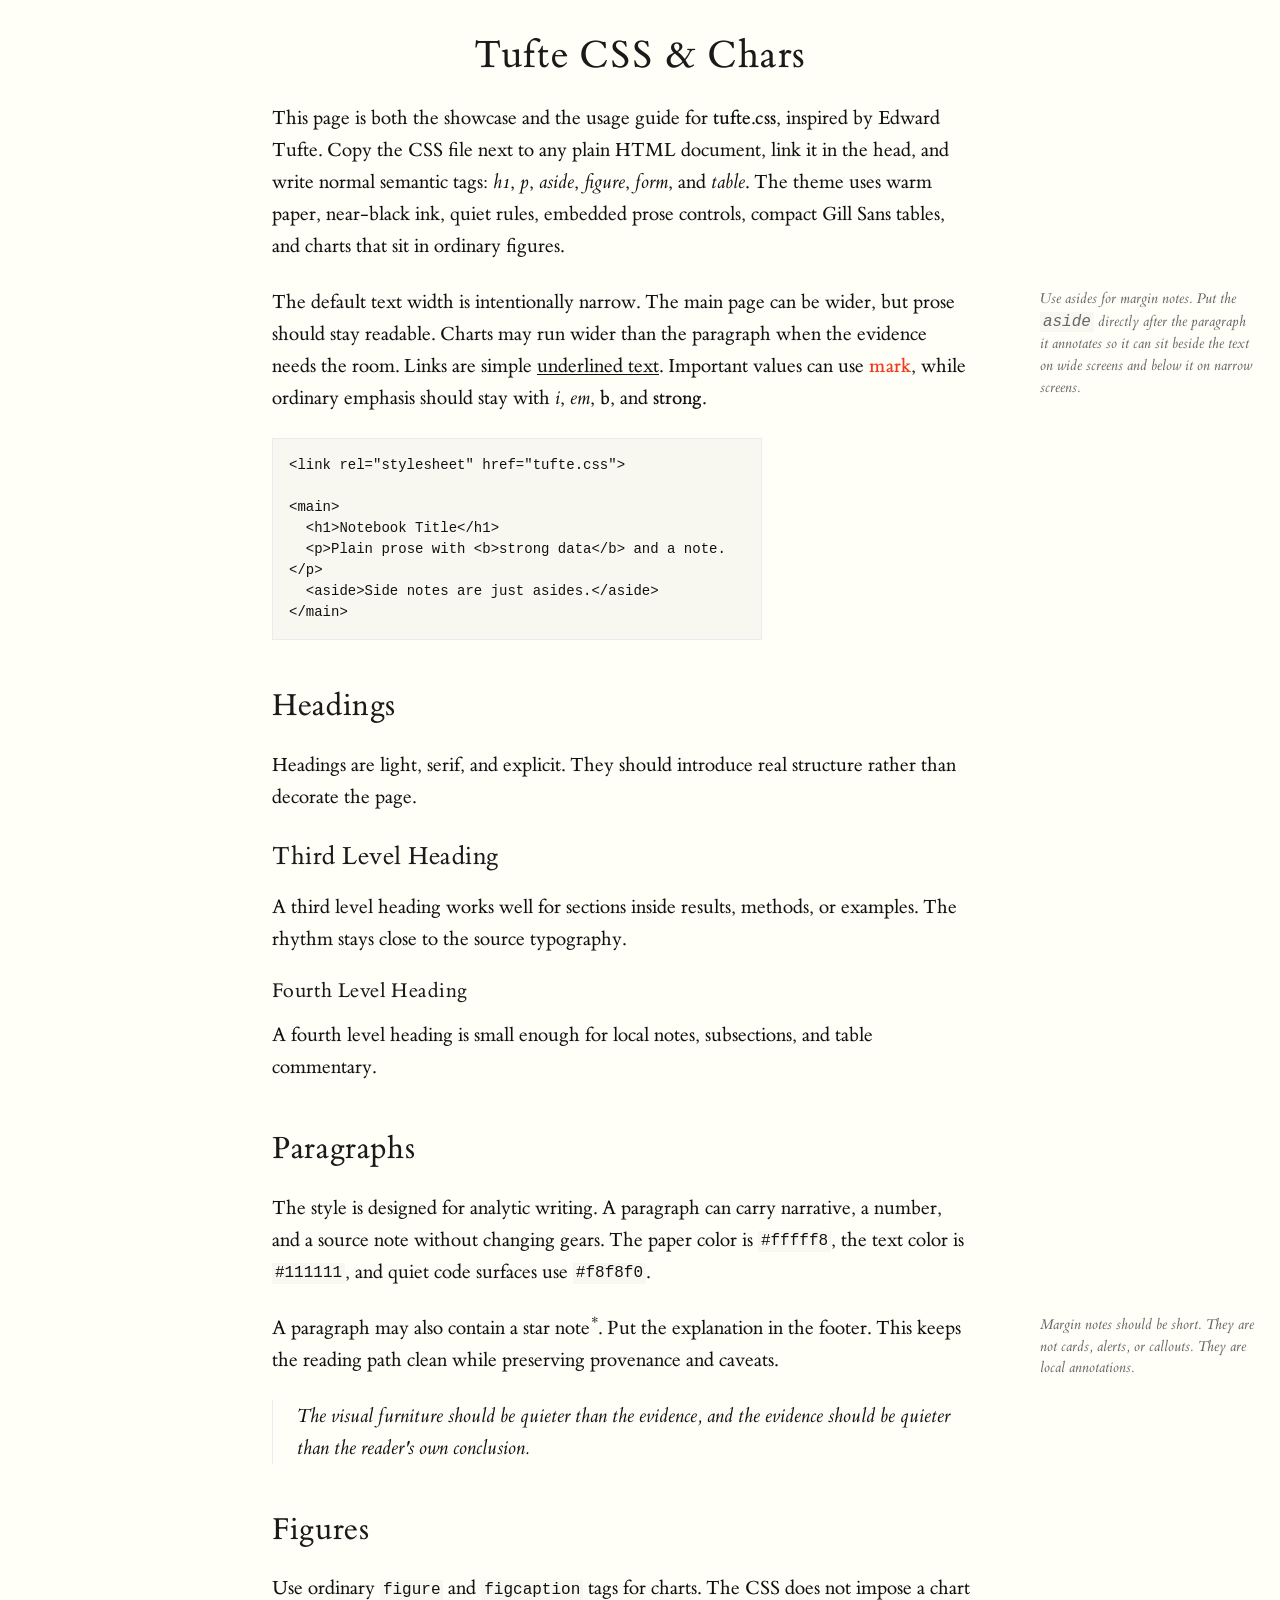
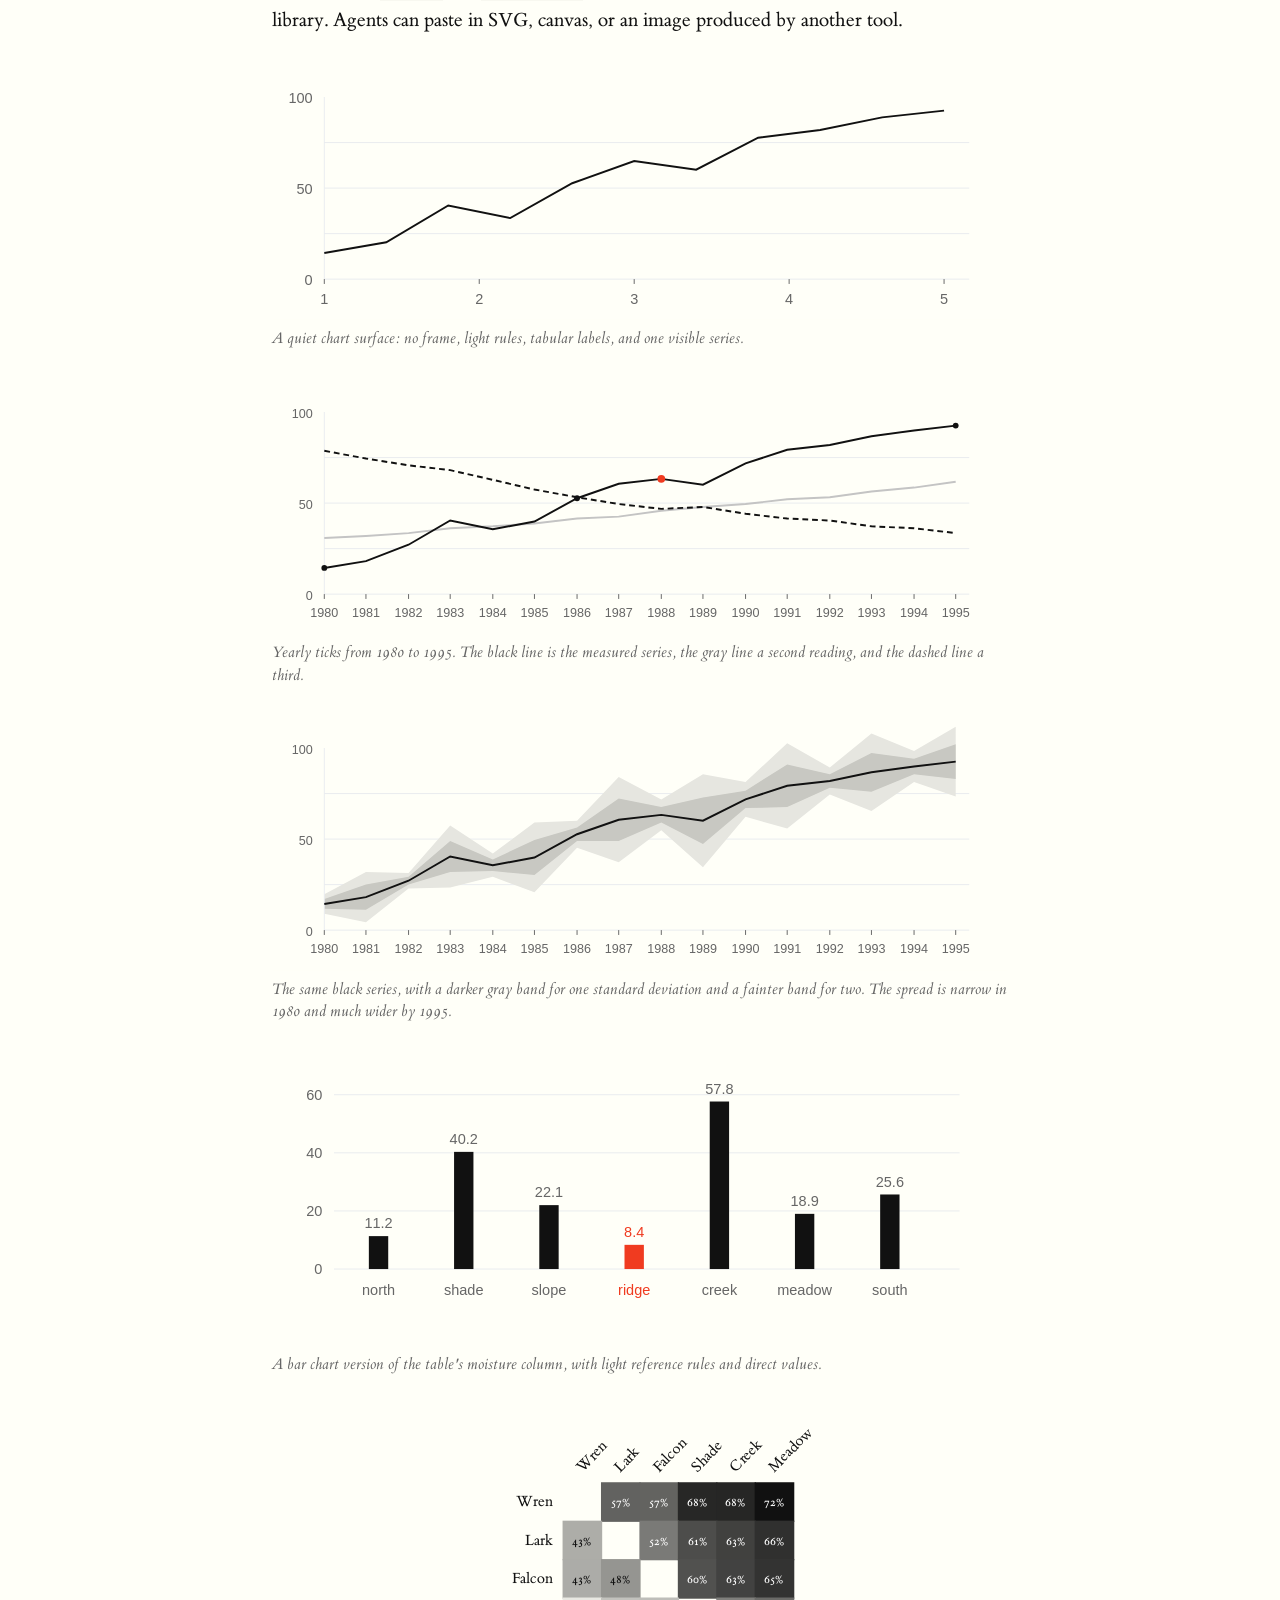
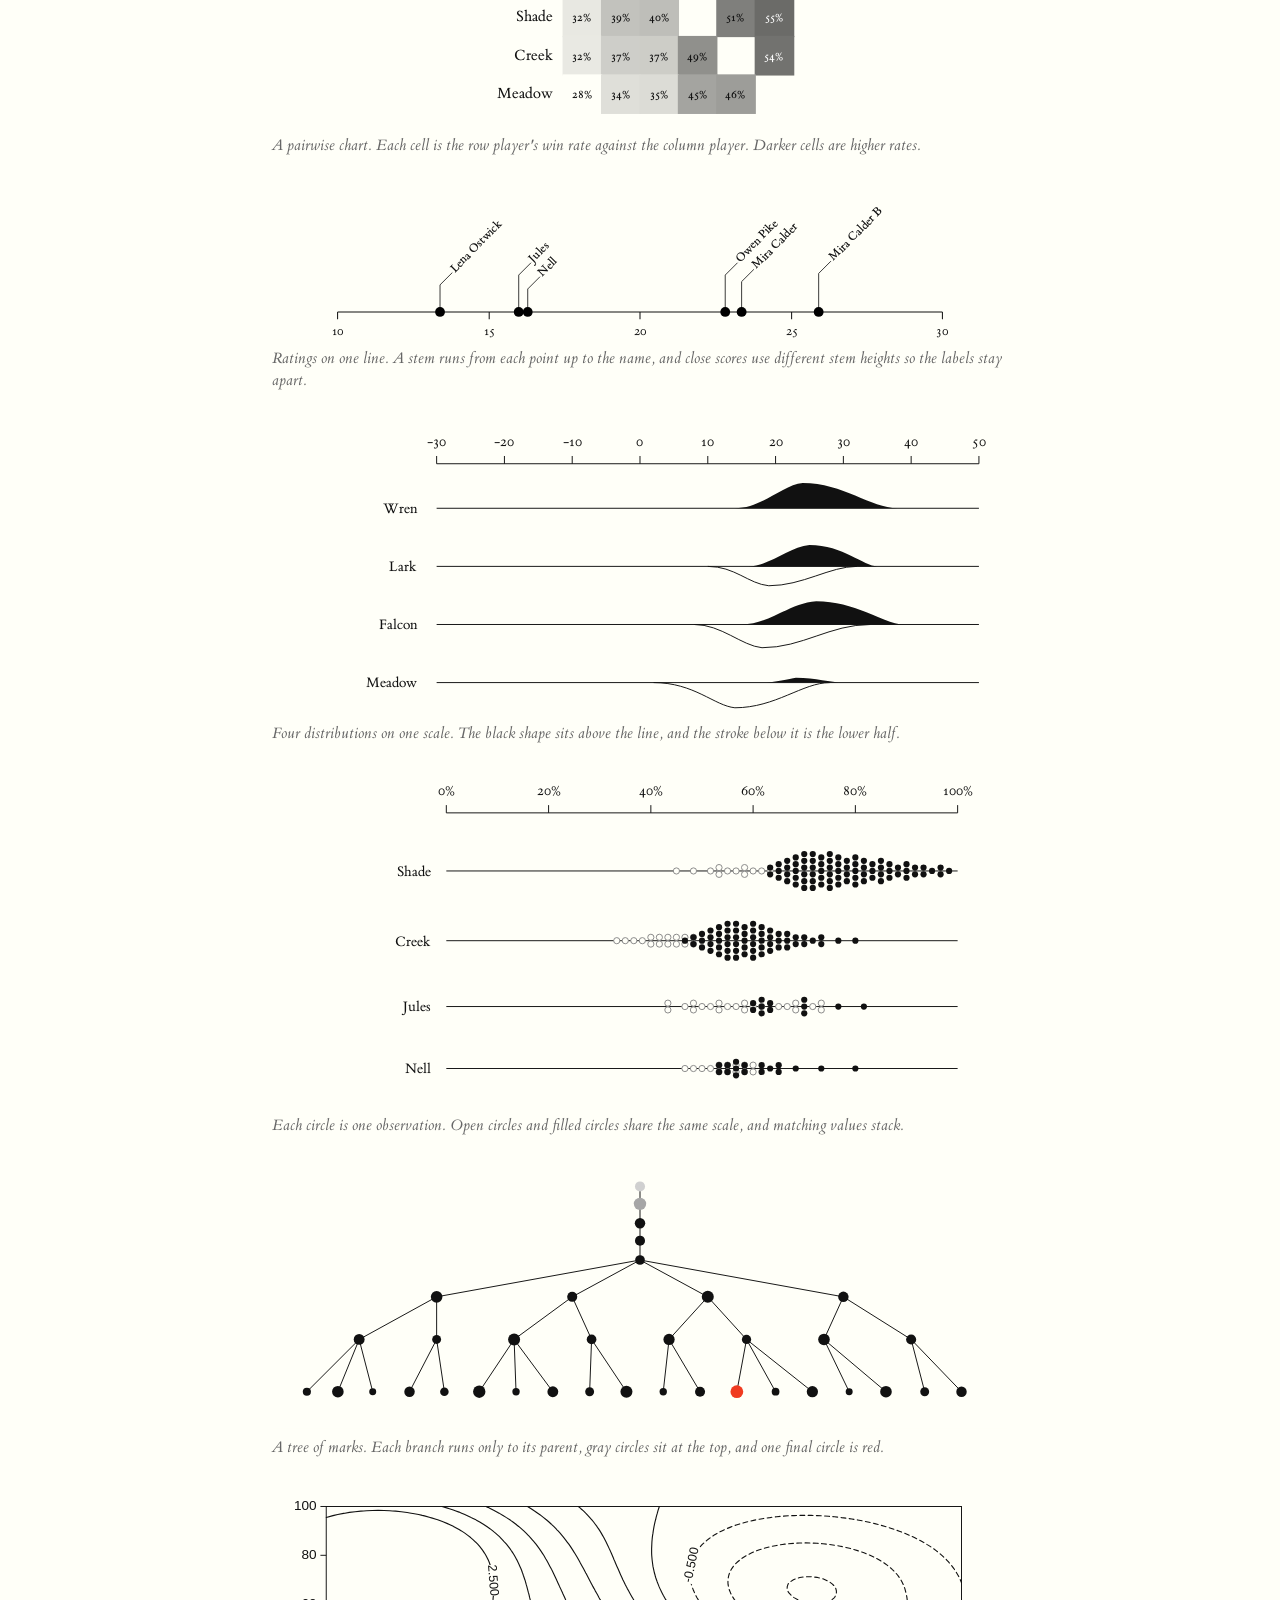
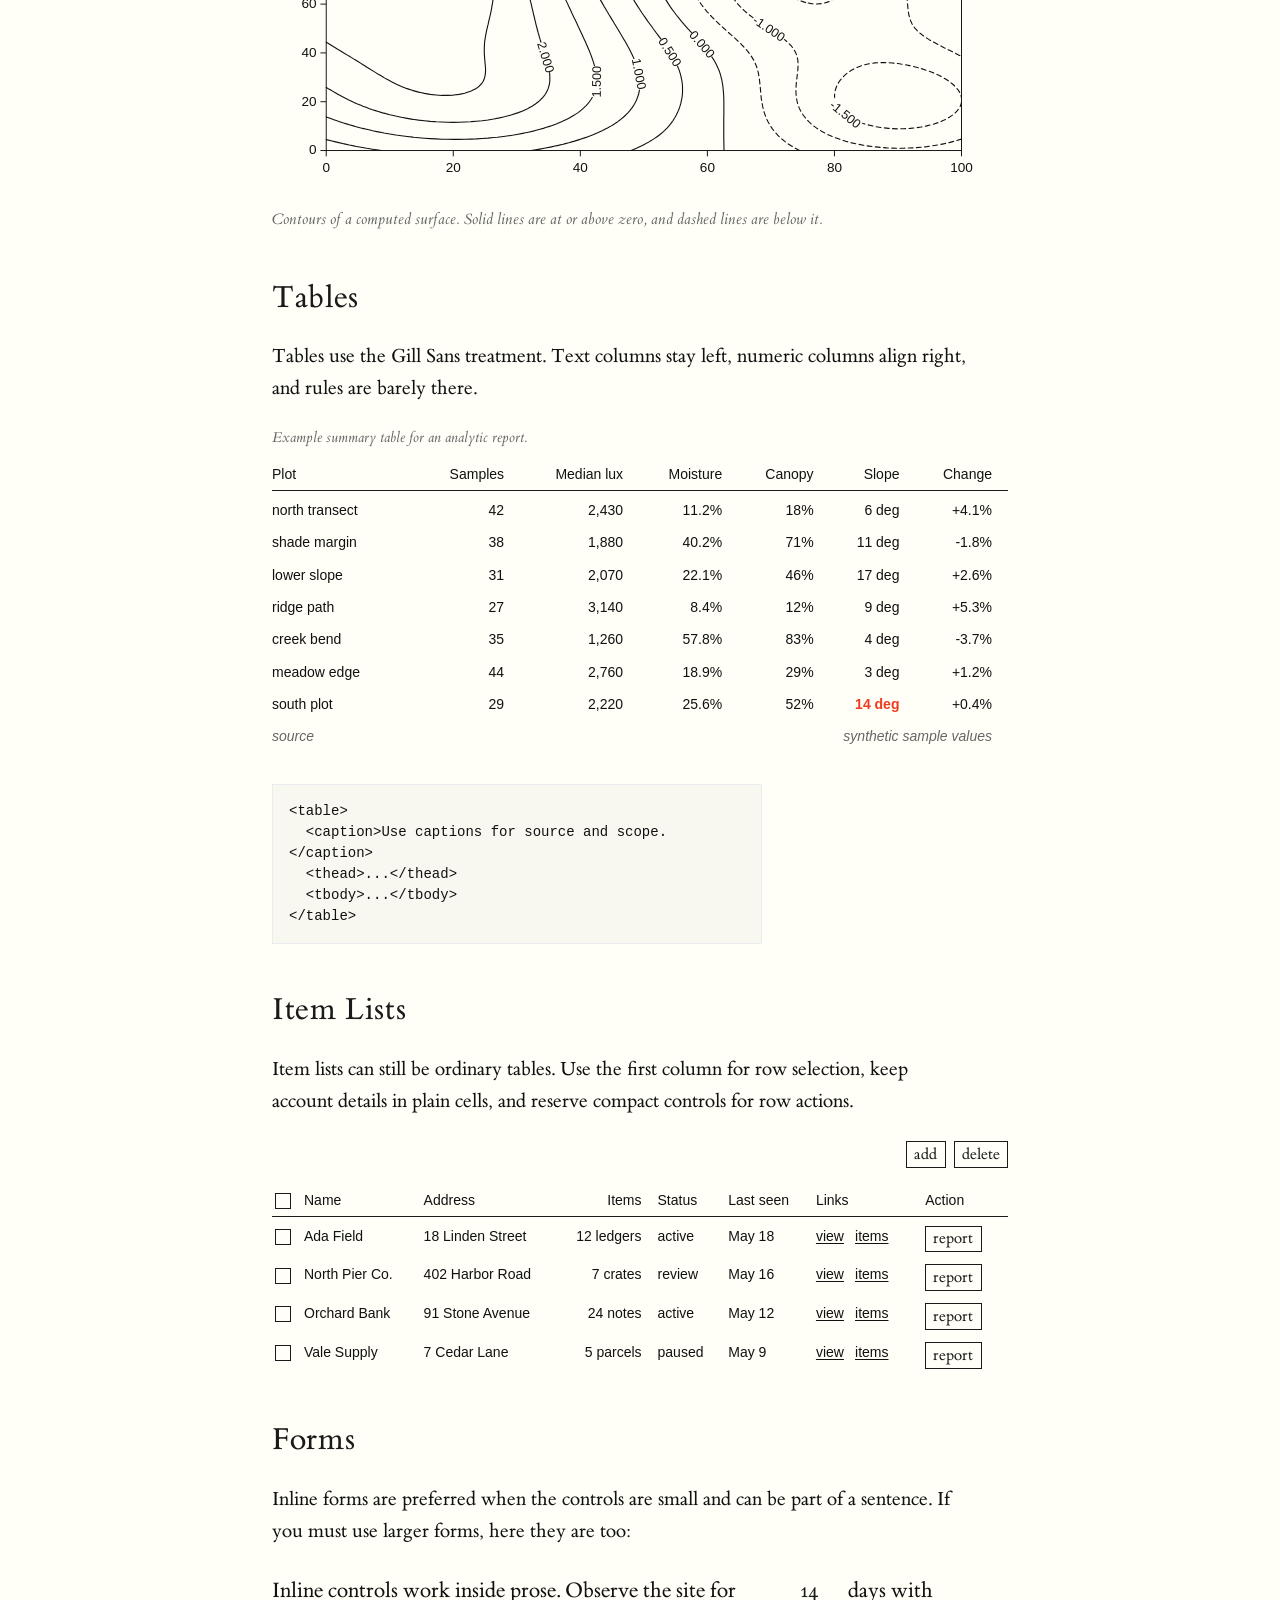
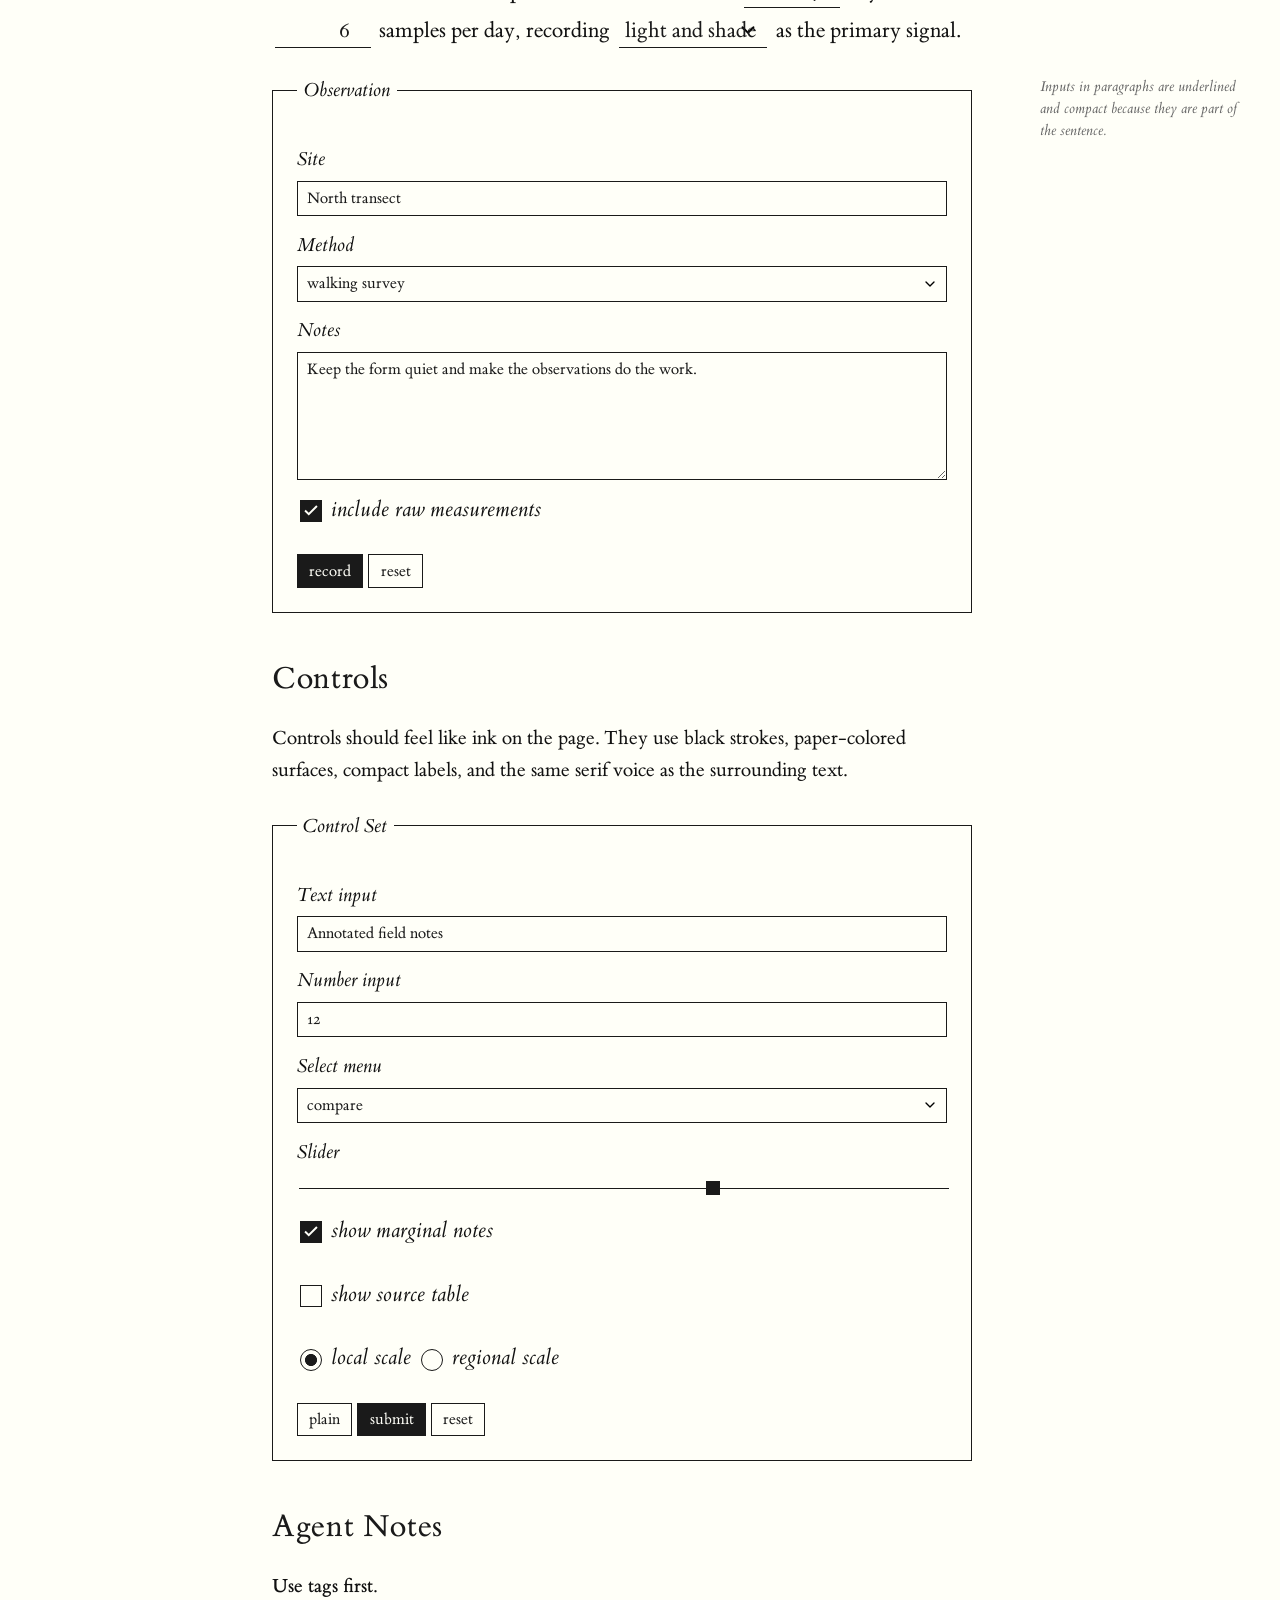
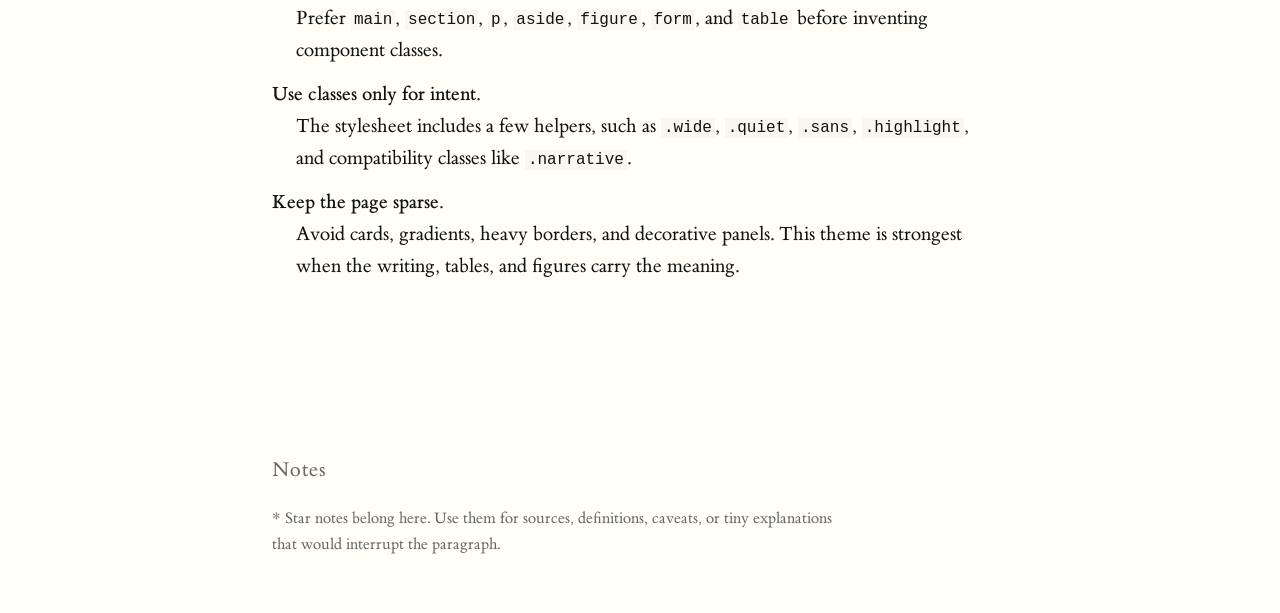
==== commit 60362e2c: "add chart examples to the tufte page Co-authored-by: Cursor <cursoragent@cursor.com>" ====
--- a/tufte/index.html
+++ b/tufte/index.html
@@ -3,21 +3,21 @@
 <head>
   <meta charset="utf-8">
   <meta name="viewport" content="width=device-width, initial-scale=1">
-  <title>Tufte CSS</title>
+  <title>Tufte CSS &amp; Chars</title>
   <link rel="stylesheet" href="tufte.css">
 </head>
 <body>
   <main>
     <section>
-      <h1>Tufte CSS</h1>
+      <h1>Tufte CSS &amp; Chars</h1>
       <p>
         This page is both the showcase and the usage guide for
         <b>tufte.css</b>, inspired by Edward Tufte. Copy the CSS file next to
         any plain HTML document, link it in the head, and write normal
         semantic tags: <i>h1</i>, <i>p</i>, <i>aside</i>, <i>figure</i>,
         <i>form</i>, and <i>table</i>. The theme uses warm paper, near-black
-        ink, quiet rules, embedded prose controls, and compact Gill Sans
-        tables.
+        ink, quiet rules, embedded prose controls, compact Gill Sans
+        tables, and charts that sit in ordinary figures.
       </p>
       <aside>
         <p>
@@ -28,7 +28,8 @@
       </aside>
       <p>
         The default text width is intentionally narrow. The main page can be
-        wider, but prose should stay readable. Links are simple
+        wider, but prose should stay readable. Charts may run wider than
+        the paragraph when the evidence needs the room. Links are simple
         <a href="https://www.edwardtufte.com/">underlined text</a>. Important values
         can use <mark>mark</mark>, while ordinary emphasis should stay with
         <i>i</i>, <em>em</em>, <b>b</b>, and <strong>strong</strong>.
@@ -107,28 +108,175 @@
             <line x1="54" y1="124" x2="720" y2="124"></line>
             <line x1="54" y1="77" x2="720" y2="77"></line>
           </g>
+          <g stroke="#666666" stroke-width="1">
+            <line x1="54" y1="218" x2="54" y2="223"></line>
+            <line x1="214" y1="218" x2="214" y2="223"></line>
+            <line x1="374" y1="218" x2="374" y2="223"></line>
+            <line x1="534" y1="218" x2="534" y2="223"></line>
+            <line x1="694" y1="218" x2="694" y2="223"></line>
+          </g>
           <polyline fill="none" stroke="#111111" stroke-width="2"
             points="54,191 118,180 182,142 246,155 310,119 374,96 438,105 502,72 566,64 630,51 694,44">
           </polyline>
-          <g fill="#111111">
-            <circle cx="54" cy="191" r="3"></circle>
-            <circle cx="310" cy="119" r="3"></circle>
-            <circle cx="694" cy="44" r="3"></circle>
-          </g>
-          <circle cx="374" cy="96" r="4" fill="#f03b20"></circle>
           <g fill="#666666" font-family="Gill Sans, sans-serif"
             font-size="15">
             <text x="42" y="224" text-anchor="end">0</text>
             <text x="42" y="130" text-anchor="end">50</text>
             <text x="42" y="36" text-anchor="end">100</text>
             <text x="54" y="244" text-anchor="middle">1</text>
-            <text x="374" y="244" text-anchor="middle">6</text>
-            <text x="694" y="244" text-anchor="middle">11</text>
+            <text x="214" y="244" text-anchor="middle">2</text>
+            <text x="374" y="244" text-anchor="middle">3</text>
+            <text x="534" y="244" text-anchor="middle">4</text>
+            <text x="694" y="244" text-anchor="middle">5</text>
           </g>
         </svg>
         <figcaption>
           A quiet chart surface: no frame, light rules, tabular labels, and
           one visible series.
+        </figcaption>
+      </figure>
+
+      <figure class="wide">
+        <svg viewBox="0 0 760 260" role="img"
+          aria-label="Three line series from 1980 to 1995: gray, black, and dashed.">
+          <rect x="0" y="0" width="760" height="260" fill="#fffff8"></rect>
+          <g stroke="#e9ecef" stroke-width="1">
+            <line x1="54" y1="30" x2="54" y2="218"></line>
+            <line x1="54" y1="218" x2="720" y2="218"></line>
+            <line x1="54" y1="171" x2="720" y2="171"></line>
+            <line x1="54" y1="124" x2="720" y2="124"></line>
+            <line x1="54" y1="77" x2="720" y2="77"></line>
+          </g>
+          <g stroke="#666666" stroke-width="1">
+            <line x1="54" y1="218" x2="54" y2="223"></line>
+            <line x1="97" y1="218" x2="97" y2="223"></line>
+            <line x1="141" y1="218" x2="141" y2="223"></line>
+            <line x1="184" y1="218" x2="184" y2="223"></line>
+            <line x1="228" y1="218" x2="228" y2="223"></line>
+            <line x1="271" y1="218" x2="271" y2="223"></line>
+            <line x1="315" y1="218" x2="315" y2="223"></line>
+            <line x1="358" y1="218" x2="358" y2="223"></line>
+            <line x1="402" y1="218" x2="402" y2="223"></line>
+            <line x1="445" y1="218" x2="445" y2="223"></line>
+            <line x1="489" y1="218" x2="489" y2="223"></line>
+            <line x1="532" y1="218" x2="532" y2="223"></line>
+            <line x1="576" y1="218" x2="576" y2="223"></line>
+            <line x1="619" y1="218" x2="619" y2="223"></line>
+            <line x1="663" y1="218" x2="663" y2="223"></line>
+            <line x1="706" y1="218" x2="706" y2="223"></line>
+          </g>
+          <polyline fill="none" stroke="#c4c4c4" stroke-width="2"
+            points="54,160 97,158 141,155 184,150 228,148 271,145 315,140 358,138 402,132 445,128 489,125 532,120 576,118 619,112 663,108 706,102">
+          </polyline>
+          <polyline fill="none" stroke="#111111" stroke-width="2"
+            stroke-dasharray="6 4"
+            points="54,70 97,78 141,85 184,90 228,100 271,110 315,118 358,125 402,130 445,128 489,135 532,140 576,142 619,148 663,150 706,155">
+          </polyline>
+          <polyline fill="none" stroke="#111111" stroke-width="2"
+            points="54,191 97,184 141,167 184,142 228,151 271,143 315,119 358,104 402,99 445,105 489,83 532,69 576,64 619,55 663,49 706,44">
+          </polyline>
+          <g fill="#111111">
+            <circle cx="54" cy="191" r="3"></circle>
+            <circle cx="315" cy="119" r="3"></circle>
+            <circle cx="706" cy="44" r="3"></circle>
+          </g>
+          <circle cx="402" cy="99" r="4" fill="#f03b20"></circle>
+          <g fill="#666666" font-family="Gill Sans, sans-serif"
+            font-size="13">
+            <text x="42" y="224" text-anchor="end">0</text>
+            <text x="42" y="130" text-anchor="end">50</text>
+            <text x="42" y="36" text-anchor="end">100</text>
+            <text x="54" y="242" text-anchor="middle">1980</text>
+            <text x="97" y="242" text-anchor="middle">1981</text>
+            <text x="141" y="242" text-anchor="middle">1982</text>
+            <text x="184" y="242" text-anchor="middle">1983</text>
+            <text x="228" y="242" text-anchor="middle">1984</text>
+            <text x="271" y="242" text-anchor="middle">1985</text>
+            <text x="315" y="242" text-anchor="middle">1986</text>
+            <text x="358" y="242" text-anchor="middle">1987</text>
+            <text x="402" y="242" text-anchor="middle">1988</text>
+            <text x="445" y="242" text-anchor="middle">1989</text>
+            <text x="489" y="242" text-anchor="middle">1990</text>
+            <text x="532" y="242" text-anchor="middle">1991</text>
+            <text x="576" y="242" text-anchor="middle">1992</text>
+            <text x="619" y="242" text-anchor="middle">1993</text>
+            <text x="663" y="242" text-anchor="middle">1994</text>
+            <text x="706" y="242" text-anchor="middle">1995</text>
+          </g>
+        </svg>
+        <figcaption>
+          Yearly ticks from 1980 to 1995. The black line is the measured
+          series, the gray line a second reading, and the dashed line a third.
+        </figcaption>
+      </figure>
+
+      <figure class="wide">
+        <svg viewBox="0 0 760 260" role="img"
+          aria-label="The black series from 1980 to 1995 with one and two standard deviations.">
+          <rect x="0" y="0" width="760" height="260" fill="#fffff8"></rect>
+          <g stroke="#e9ecef" stroke-width="1">
+            <line x1="54" y1="171" x2="720" y2="171"></line>
+            <line x1="54" y1="124" x2="720" y2="124"></line>
+            <line x1="54" y1="77" x2="720" y2="77"></line>
+          </g>
+          <path fill="#e6e6e0"
+            d="M54,181 97,158 141,159 184,110 228,139 271,107 315,105 358,60 402,83 445,57 489,65 532,25 576,50 619,15 663,33 706,8 706,80 663,65 619,95 576,78 532,113 489,101 445,153 402,115 358,148 315,133 271,179 228,163 184,174 141,175 97,210 54,201 Z">
+          </path>
+          <path fill="#c8c8c2"
+            d="M54,186 97,171 141,163 184,126 228,145 271,125 315,112 358,82 402,91 445,81 489,74 532,47 576,57 619,35 663,41 706,26 706,62 663,57 619,75 576,71 532,91 489,92 445,129 402,107 358,126 315,126 271,161 228,157 184,158 141,171 97,197 54,196 Z">
+          </path>
+          <g stroke="#e9ecef" stroke-width="1">
+            <line x1="54" y1="30" x2="54" y2="218"></line>
+            <line x1="54" y1="218" x2="720" y2="218"></line>
+          </g>
+          <g stroke="#666666" stroke-width="1">
+            <line x1="54" y1="218" x2="54" y2="223"></line>
+            <line x1="97" y1="218" x2="97" y2="223"></line>
+            <line x1="141" y1="218" x2="141" y2="223"></line>
+            <line x1="184" y1="218" x2="184" y2="223"></line>
+            <line x1="228" y1="218" x2="228" y2="223"></line>
+            <line x1="271" y1="218" x2="271" y2="223"></line>
+            <line x1="315" y1="218" x2="315" y2="223"></line>
+            <line x1="358" y1="218" x2="358" y2="223"></line>
+            <line x1="402" y1="218" x2="402" y2="223"></line>
+            <line x1="445" y1="218" x2="445" y2="223"></line>
+            <line x1="489" y1="218" x2="489" y2="223"></line>
+            <line x1="532" y1="218" x2="532" y2="223"></line>
+            <line x1="576" y1="218" x2="576" y2="223"></line>
+            <line x1="619" y1="218" x2="619" y2="223"></line>
+            <line x1="663" y1="218" x2="663" y2="223"></line>
+            <line x1="706" y1="218" x2="706" y2="223"></line>
+          </g>
+          <polyline fill="none" stroke="#111111" stroke-width="2"
+            points="54,191 97,184 141,167 184,142 228,151 271,143 315,119 358,104 402,99 445,105 489,83 532,69 576,64 619,55 663,49 706,44">
+          </polyline>
+          <g fill="#666666" font-family="Gill Sans, sans-serif"
+            font-size="13">
+            <text x="42" y="224" text-anchor="end">0</text>
+            <text x="42" y="130" text-anchor="end">50</text>
+            <text x="42" y="36" text-anchor="end">100</text>
+            <text x="54" y="242" text-anchor="middle">1980</text>
+            <text x="97" y="242" text-anchor="middle">1981</text>
+            <text x="141" y="242" text-anchor="middle">1982</text>
+            <text x="184" y="242" text-anchor="middle">1983</text>
+            <text x="228" y="242" text-anchor="middle">1984</text>
+            <text x="271" y="242" text-anchor="middle">1985</text>
+            <text x="315" y="242" text-anchor="middle">1986</text>
+            <text x="358" y="242" text-anchor="middle">1987</text>
+            <text x="402" y="242" text-anchor="middle">1988</text>
+            <text x="445" y="242" text-anchor="middle">1989</text>
+            <text x="489" y="242" text-anchor="middle">1990</text>
+            <text x="532" y="242" text-anchor="middle">1991</text>
+            <text x="576" y="242" text-anchor="middle">1992</text>
+            <text x="619" y="242" text-anchor="middle">1993</text>
+            <text x="663" y="242" text-anchor="middle">1994</text>
+            <text x="706" y="242" text-anchor="middle">1995</text>
+          </g>
+        </svg>
+        <figcaption>
+          The same black series, with a darker gray band for one standard
+          deviation and a fainter band for two. The spread is narrow in 1980
+          and much wider by 1995.
         </figcaption>
       </figure>
 
@@ -144,14 +292,14 @@
             <line x1="64" y1="220" x2="710" y2="220"></line>
           </g>
           <g fill="#111111">
-            <rect x="90" y="186" width="40" height="34"></rect>
-            <rect x="178" y="99" width="40" height="121"></rect>
-            <rect x="266" y="154" width="40" height="66"></rect>
-            <rect x="354" y="195" width="40" height="25"
+            <rect x="100" y="186" width="20" height="34"></rect>
+            <rect x="188" y="99" width="20" height="121"></rect>
+            <rect x="276" y="154" width="20" height="66"></rect>
+            <rect x="364" y="195" width="20" height="25"
               fill="#f03b20"></rect>
-            <rect x="442" y="47" width="40" height="173"></rect>
-            <rect x="530" y="163" width="40" height="57"></rect>
-            <rect x="618" y="143" width="40" height="77"></rect>
+            <rect x="452" y="47" width="20" height="173"></rect>
+            <rect x="540" y="163" width="20" height="57"></rect>
+            <rect x="628" y="143" width="20" height="77"></rect>
           </g>
           <g fill="#666666" font-family="Gill Sans, sans-serif"
             font-size="15">
@@ -182,6 +330,625 @@
           reference rules and direct values.
         </figcaption>
       </figure>
+
+      <figure class="wide">
+        <svg viewBox="0 126 613 265" role="img"
+          aria-label="Pairwise win rates for six invented players.">
+          <rect x="0" y="0" width="613" height="391" fill="#fffff8"></rect>
+          <g fill="#111111"
+            font-family="ETBembo, Palatino Linotype, Palatino, serif"
+            font-size="13">
+            <text x="234" y="207" text-anchor="end">Wren</text>
+            <text x="258" y="179" text-anchor="start"
+              transform="rotate(-45 258 179)">Wren</text>
+            <text x="234" y="239" text-anchor="end">Lark</text>
+            <text x="290" y="179" text-anchor="start"
+              transform="rotate(-45 290 179)">Lark</text>
+            <text x="234" y="271" text-anchor="end">Falcon</text>
+            <text x="322" y="179" text-anchor="start"
+              transform="rotate(-45 322 179)">Falcon</text>
+            <text x="234" y="303" text-anchor="end">Shade</text>
+            <text x="354" y="179" text-anchor="start"
+              transform="rotate(-45 354 179)">Shade</text>
+            <text x="234" y="335" text-anchor="end">Creek</text>
+            <text x="386" y="179" text-anchor="start"
+              transform="rotate(-45 386 179)">Creek</text>
+            <text x="234" y="367" text-anchor="end">Meadow</text>
+            <text x="418" y="179" text-anchor="start"
+              transform="rotate(-45 418 179)">Meadow</text>
+          </g>
+          <g font-family="ETBembo, Palatino Linotype, Palatino, serif"
+            font-size="10" font-weight="700">
+            <rect x="274" y="187" width="33" height="33" fill="#626260">
+              <title>Wren vs Lark: 57%</title>
+            </rect>
+            <text x="290" y="207" text-anchor="middle" fill="#fff">57%</text>
+            <rect x="306" y="187" width="33" height="33" fill="#636360">
+              <title>Wren vs Falcon: 57%</title>
+            </rect>
+            <text x="322" y="207" text-anchor="middle" fill="#fff">57%</text>
+            <rect x="338" y="187" width="33" height="33" fill="#272726">
+              <title>Wren vs Shade: 68%</title>
+            </rect>
+            <text x="354" y="207" text-anchor="middle" fill="#fff">68%</text>
+            <rect x="370" y="187" width="33" height="33" fill="#262625">
+              <title>Wren vs Creek: 68%</title>
+            </rect>
+            <text x="386" y="207" text-anchor="middle" fill="#fff">68%</text>
+            <rect x="402" y="187" width="33" height="33" fill="#111111">
+              <title>Wren vs Meadow: 72%</title>
+            </rect>
+            <text x="418" y="207" text-anchor="middle" fill="#fff">72%</text>
+            <rect x="242" y="219" width="33" height="33" fill="#ADADA8">
+              <title>Lark vs Wren: 43%</title>
+            </rect>
+            <text x="258" y="239" text-anchor="middle" fill="#111">43%</text>
+            <rect x="306" y="219" width="33" height="33" fill="#7A7A77">
+              <title>Lark vs Falcon: 52%</title>
+            </rect>
+            <text x="322" y="239" text-anchor="middle" fill="#fff">52%</text>
+            <rect x="338" y="219" width="33" height="33" fill="#4D4D4B">
+              <title>Lark vs Shade: 61%</title>
+            </rect>
+            <text x="354" y="239" text-anchor="middle" fill="#fff">61%</text>
+            <rect x="370" y="219" width="33" height="33" fill="#41413F">
+              <title>Lark vs Creek: 63%</title>
+            </rect>
+            <text x="386" y="239" text-anchor="middle" fill="#fff">63%</text>
+            <rect x="402" y="219" width="33" height="33" fill="#30302F">
+              <title>Lark vs Meadow: 66%</title>
+            </rect>
+            <text x="418" y="239" text-anchor="middle" fill="#fff">66%</text>
+            <rect x="242" y="251" width="33" height="33" fill="#ACACA8">
+              <title>Falcon vs Wren: 43%</title>
+            </rect>
+            <text x="258" y="271" text-anchor="middle" fill="#111">43%</text>
+            <rect x="274" y="251" width="33" height="33" fill="#959591">
+              <title>Falcon vs Lark: 48%</title>
+            </rect>
+            <text x="290" y="271" text-anchor="middle" fill="#111">48%</text>
+            <rect x="338" y="251" width="33" height="33" fill="#51514F">
+              <title>Falcon vs Shade: 60%</title>
+            </rect>
+            <text x="354" y="271" text-anchor="middle" fill="#fff">60%</text>
+            <rect x="370" y="251" width="33" height="33" fill="#424241">
+              <title>Falcon vs Creek: 63%</title>
+            </rect>
+            <text x="386" y="271" text-anchor="middle" fill="#fff">63%</text>
+            <rect x="402" y="251" width="33" height="33" fill="#333332">
+              <title>Falcon vs Meadow: 65%</title>
+            </rect>
+            <text x="418" y="271" text-anchor="middle" fill="#fff">65%</text>
+            <rect x="242" y="283" width="33" height="33" fill="#E8E8E2">
+              <title>Shade vs Wren: 32%</title>
+            </rect>
+            <text x="258" y="303" text-anchor="middle" fill="#111">32%</text>
+            <rect x="274" y="283" width="33" height="33" fill="#C2C2BD">
+              <title>Shade vs Lark: 39%</title>
+            </rect>
+            <text x="290" y="303" text-anchor="middle" fill="#111">39%</text>
+            <rect x="306" y="283" width="33" height="33" fill="#BEBEB9">
+              <title>Shade vs Falcon: 40%</title>
+            </rect>
+            <text x="322" y="303" text-anchor="middle" fill="#111">40%</text>
+            <rect x="370" y="283" width="33" height="33" fill="#7F7F7C">
+              <title>Shade vs Creek: 51%</title>
+            </rect>
+            <text x="386" y="303" text-anchor="middle" fill="#111">51%</text>
+            <rect x="402" y="283" width="33" height="33" fill="#6B6B68">
+              <title>Shade vs Meadow: 55%</title>
+            </rect>
+            <text x="418" y="303" text-anchor="middle" fill="#fff">55%</text>
+            <rect x="242" y="315" width="33" height="33" fill="#E9E9E3">
+              <title>Creek vs Wren: 32%</title>
+            </rect>
+            <text x="258" y="335" text-anchor="middle" fill="#111">32%</text>
+            <rect x="274" y="315" width="33" height="33" fill="#CECEC9">
+              <title>Creek vs Lark: 37%</title>
+            </rect>
+            <text x="290" y="335" text-anchor="middle" fill="#111">37%</text>
+            <rect x="306" y="315" width="33" height="33" fill="#CDCDC7">
+              <title>Creek vs Falcon: 37%</title>
+            </rect>
+            <text x="322" y="335" text-anchor="middle" fill="#111">37%</text>
+            <rect x="338" y="315" width="33" height="33" fill="#90908C">
+              <title>Creek vs Shade: 49%</title>
+            </rect>
+            <text x="354" y="335" text-anchor="middle" fill="#111">49%</text>
+            <rect x="402" y="315" width="33" height="33" fill="#72726F">
+              <title>Creek vs Meadow: 54%</title>
+            </rect>
+            <text x="418" y="335" text-anchor="middle" fill="#fff">54%</text>
+            <rect x="242" y="347" width="33" height="33" fill="#FFFFF8">
+              <title>Meadow vs Wren: 28%</title>
+            </rect>
+            <text x="258" y="367" text-anchor="middle" fill="#111">28%</text>
+            <rect x="274" y="347" width="33" height="33" fill="#DFDFD9">
+              <title>Meadow vs Lark: 34%</title>
+            </rect>
+            <text x="290" y="367" text-anchor="middle" fill="#111">34%</text>
+            <rect x="306" y="347" width="33" height="33" fill="#DCDCD6">
+              <title>Meadow vs Falcon: 35%</title>
+            </rect>
+            <text x="322" y="367" text-anchor="middle" fill="#111">35%</text>
+            <rect x="338" y="347" width="33" height="33" fill="#A4A4A0">
+              <title>Meadow vs Shade: 45%</title>
+            </rect>
+            <text x="354" y="367" text-anchor="middle" fill="#111">45%</text>
+            <rect x="370" y="347" width="33" height="33" fill="#9D9D99">
+              <title>Meadow vs Creek: 46%</title>
+            </rect>
+            <text x="386" y="367" text-anchor="middle" fill="#111">46%</text>
+          </g>
+        </svg>
+        <figcaption>
+          A pairwise chart. Each cell is the row player's win rate against
+          the column player. Darker cells are higher rates.
+        </figcaption>
+      </figure>
+
+      <figure class="wide">
+        <svg viewBox="0 29 898 184" role="img"
+          aria-label="Player ratings on a line, with a stem to each name.">
+          <rect x="0" y="0" width="898" height="213" fill="#fffff8"></rect>
+          <path fill="none" stroke="#111111" stroke-width="1.25"
+            d="M 80 179 H 818 M 80 179 v 9 M 265 179 v 9 M 449 179 v 9 M 634 179 v 9 M 818 179 v 9">
+          </path>
+          <g fill="none" stroke="#111111" stroke-width="1">
+            <path d="M 205 179 V 146 L 220 131"></path>
+            <path d="M 301 179 V 134 L 316 119"></path>
+            <path d="M 312 179 V 151 L 327 136"></path>
+            <path d="M 553 179 V 134 L 568 119"></path>
+            <path d="M 573 179 V 142 L 588 127"></path>
+            <path d="M 667 179 V 132 L 682 117"></path>
+          </g>
+          <g fill="#000000">
+            <circle cx="205" cy="179" r="6">
+              <title>Lena Ostwick: 13.37</title>
+            </circle>
+            <circle cx="301" cy="179" r="6">
+              <title>Jules: 15.98</title>
+            </circle>
+            <circle cx="312" cy="179" r="6">
+              <title>Nell: 16.28</title>
+            </circle>
+            <circle cx="553" cy="179" r="6">
+              <title>Owen Pike: 22.82</title>
+            </circle>
+            <circle cx="573" cy="179" r="6">
+              <title>Mira Calder: 23.37</title>
+            </circle>
+            <circle cx="667" cy="179" r="6">
+              <title>Mira Calder B: 25.9</title>
+            </circle>
+          </g>
+          <g fill="#111111"
+            font-family="ETBembo, Palatino Linotype, Palatino, serif"
+            font-size="16">
+            <text x="80" y="207" text-anchor="middle">10</text>
+            <text x="265" y="207" text-anchor="middle">15</text>
+            <text x="449" y="207" text-anchor="middle">20</text>
+            <text x="634" y="207" text-anchor="middle">25</text>
+            <text x="818" y="207" text-anchor="middle">30</text>
+          </g>
+          <g fill="#111111"
+            font-family="ETBembo, Palatino Linotype, Palatino, serif"
+            font-size="15" font-weight="600">
+            <text x="223" y="131" transform="rotate(-45 223 131)">Lena Ostwick</text>
+            <text x="319" y="119" transform="rotate(-45 319 119)">Jules</text>
+            <text x="330" y="136" transform="rotate(-45 330 136)">Nell</text>
+            <text x="571" y="119" transform="rotate(-45 571 119)">Owen Pike</text>
+            <text x="591" y="127" transform="rotate(-45 591 127)">Mira Calder</text>
+            <text x="685" y="117" transform="rotate(-45 685 117)">Mira Calder B</text>
+          </g>
+        </svg>
+        <figcaption>
+          Ratings on one line. A stem runs from each point up to the name,
+          and close scores use different stem heights so the labels stay apart.
+        </figcaption>
+      </figure>
+      <figure class="wide">
+        <svg viewBox="0 0 760 300" role="img"
+          aria-label="Four distributions on a scale from negative 30 to 50.">
+          <rect x="0" y="0" width="760" height="300" fill="#fffff8"></rect>
+          <g stroke="#111111" stroke-width="1" fill="none">
+            <line x1="170" y1="40" x2="730" y2="40"></line>
+            <line x1="170" y1="32" x2="170" y2="40"></line><line x1="240" y1="32" x2="240" y2="40"></line><line x1="310" y1="32" x2="310" y2="40"></line><line x1="380" y1="32" x2="380" y2="40"></line><line x1="450" y1="32" x2="450" y2="40"></line><line x1="520" y1="32" x2="520" y2="40"></line><line x1="590" y1="32" x2="590" y2="40"></line><line x1="660" y1="32" x2="660" y2="40"></line><line x1="730" y1="32" x2="730" y2="40"></line>
+          </g>
+          <g fill="#111111"
+            font-family="ETBembo, Palatino Linotype, Palatino, serif"
+            font-size="15">
+            <text x="170" y="22" text-anchor="middle">-30</text><text x="240" y="22" text-anchor="middle">-20</text><text x="310" y="22" text-anchor="middle">-10</text><text x="380" y="22" text-anchor="middle">0</text><text x="450" y="22" text-anchor="middle">10</text><text x="520" y="22" text-anchor="middle">20</text><text x="590" y="22" text-anchor="middle">30</text><text x="660" y="22" text-anchor="middle">40</text><text x="730" y="22" text-anchor="middle">50</text>
+            <text x="150" y="91" text-anchor="end">Wren</text>
+            <text x="150" y="151" text-anchor="end">Lark</text>
+            <text x="150" y="211" text-anchor="end">Falcon</text>
+            <text x="150" y="271" text-anchor="end">Meadow</text>
+          </g>
+          <g stroke="#111111" stroke-width="1">
+            <line x1="170" y1="86" x2="730" y2="86"></line>
+            <line x1="170" y1="146" x2="730" y2="146"></line>
+            <line x1="170" y1="206" x2="730" y2="206"></line>
+            <line x1="170" y1="266" x2="730" y2="266"></line>
+          </g>
+          <g fill="none" stroke="#111111" stroke-width="1">
+            <path d="M450,146 C478,146 492,164 513,166 C548,166 576,146 604,146"></path>
+            <path d="M436,206 C464,206 485,228 506,230 C548,230 576,206 618,206"></path>
+            <path d="M394,266 C436,266 457,290 478,292 C520,292 548,266 576,266"></path>
+          </g>
+          <g fill="#111111">
+            <path d="M478,86 C506,86 527,62 548,60 C590,60 618,86 646,86 Z"></path>
+            <path d="M492,146 C513,146 534,126 555,124 C590,124 611,146 625,146 Z"></path>
+            <path d="M485,206 C513,206 534,184 562,182 C604,182 632,206 653,206 Z"></path>
+            <path d="M506,266 C520,266 534,262 541,261 C562,261 576,266 590,266 Z"></path>
+          </g>
+        </svg>
+        <figcaption>
+          Four distributions on one scale. The black shape sits above the
+          line, and the stroke below it is the lower half.
+        </figcaption>
+      </figure>
+
+      <figure class="wide">
+        <svg viewBox="0 0 760 340" role="img"
+          aria-label="Four rows of open and filled circles on a scale from 0 percent to 100 percent.">
+          <rect x="0" y="0" width="760" height="340" fill="#fffff8"></rect>
+          <g stroke="#111111" stroke-width="1" fill="none">
+            <line x1="180.0" y1="36" x2="708.0" y2="36"></line>
+            <line x1="180.0" y1="28" x2="180.0" y2="36"></line><line x1="285.6" y1="28" x2="285.6" y2="36"></line><line x1="391.2" y1="28" x2="391.2" y2="36"></line><line x1="496.8" y1="28" x2="496.8" y2="36"></line><line x1="602.4" y1="28" x2="602.4" y2="36"></line><line x1="708.0" y1="28" x2="708.0" y2="36"></line>
+          </g>
+          <g fill="#111111"
+            font-family="ETBembo, Palatino Linotype, Palatino, serif"
+            font-size="15">
+            <text x="180.0" y="18" text-anchor="middle">0%</text><text x="285.6" y="18" text-anchor="middle">20%</text><text x="391.2" y="18" text-anchor="middle">40%</text><text x="496.8" y="18" text-anchor="middle">60%</text><text x="602.4" y="18" text-anchor="middle">80%</text><text x="708.0" y="18" text-anchor="middle">100%</text>
+            <text x="164" y="101" text-anchor="end">Shade</text>
+            <text x="164" y="173" text-anchor="end">Creek</text>
+            <text x="164" y="241" text-anchor="end">Jules</text>
+            <text x="164" y="305" text-anchor="end">Nell</text>
+          </g>
+          <g stroke="#111111" stroke-width="1">
+            <line x1="180.0" y1="96" x2="708.0" y2="96"></line>
+            <line x1="180.0" y1="168" x2="708.0" y2="168"></line>
+            <line x1="180.0" y1="236" x2="708.0" y2="236"></line>
+            <line x1="180.0" y1="300" x2="708.0" y2="300"></line>
+          </g>
+          <g>
+            <circle cx="417.6" cy="96.0" r="3.2" fill="#fffff8" stroke="#888888" stroke-width="1"></circle>
+            <circle cx="435.2" cy="96.0" r="3.2" fill="#fffff8" stroke="#888888" stroke-width="1"></circle>
+            <circle cx="452.8" cy="96.0" r="3.2" fill="#fffff8" stroke="#888888" stroke-width="1"></circle>
+            <circle cx="470.4" cy="96.0" r="3.2" fill="#fffff8" stroke="#888888" stroke-width="1"></circle>
+            <circle cx="479.2" cy="96.0" r="3.2" fill="#fffff8" stroke="#888888" stroke-width="1"></circle>
+            <circle cx="496.8" cy="96.0" r="3.2" fill="#fffff8" stroke="#888888" stroke-width="1"></circle>
+            <circle cx="505.6" cy="96.0" r="3.2" fill="#fffff8" stroke="#888888" stroke-width="1"></circle>
+            <circle cx="461.6" cy="92.5" r="3.2" fill="#fffff8" stroke="#888888" stroke-width="1"></circle>
+            <circle cx="461.6" cy="99.5" r="3.2" fill="#fffff8" stroke="#888888" stroke-width="1"></circle>
+            <circle cx="488.0" cy="92.5" r="3.2" fill="#fffff8" stroke="#888888" stroke-width="1"></circle>
+            <circle cx="488.0" cy="99.5" r="3.2" fill="#fffff8" stroke="#888888" stroke-width="1"></circle>
+            <circle cx="514.4" cy="96.0" r="3.2" fill="#fffff8" stroke="#888888" stroke-width="1"></circle>
+            <circle cx="514.4" cy="92.5" r="3.2" fill="#111111"></circle>
+            <circle cx="514.4" cy="99.5" r="3.2" fill="#111111"></circle>
+            <circle cx="523.2" cy="89.0" r="3.2" fill="#111111"></circle>
+            <circle cx="523.2" cy="96.0" r="3.2" fill="#111111"></circle>
+            <circle cx="523.2" cy="103.0" r="3.2" fill="#111111"></circle>
+            <circle cx="532.0" cy="85.5" r="3.2" fill="#111111"></circle>
+            <circle cx="532.0" cy="92.5" r="3.2" fill="#111111"></circle>
+            <circle cx="532.0" cy="99.5" r="3.2" fill="#111111"></circle>
+            <circle cx="532.0" cy="106.5" r="3.2" fill="#111111"></circle>
+            <circle cx="540.8" cy="82.0" r="3.2" fill="#111111"></circle>
+            <circle cx="540.8" cy="89.0" r="3.2" fill="#111111"></circle>
+            <circle cx="540.8" cy="96.0" r="3.2" fill="#111111"></circle>
+            <circle cx="540.8" cy="103.0" r="3.2" fill="#111111"></circle>
+            <circle cx="540.8" cy="110.0" r="3.2" fill="#111111"></circle>
+            <circle cx="549.6" cy="78.5" r="3.2" fill="#111111"></circle>
+            <circle cx="549.6" cy="85.5" r="3.2" fill="#111111"></circle>
+            <circle cx="549.6" cy="92.5" r="3.2" fill="#111111"></circle>
+            <circle cx="549.6" cy="99.5" r="3.2" fill="#111111"></circle>
+            <circle cx="549.6" cy="106.5" r="3.2" fill="#111111"></circle>
+            <circle cx="549.6" cy="113.5" r="3.2" fill="#111111"></circle>
+            <circle cx="558.4" cy="78.5" r="3.2" fill="#111111"></circle>
+            <circle cx="558.4" cy="85.5" r="3.2" fill="#111111"></circle>
+            <circle cx="558.4" cy="92.5" r="3.2" fill="#111111"></circle>
+            <circle cx="558.4" cy="99.5" r="3.2" fill="#111111"></circle>
+            <circle cx="558.4" cy="106.5" r="3.2" fill="#111111"></circle>
+            <circle cx="558.4" cy="113.5" r="3.2" fill="#111111"></circle>
+            <circle cx="567.2" cy="82.0" r="3.2" fill="#111111"></circle>
+            <circle cx="567.2" cy="89.0" r="3.2" fill="#111111"></circle>
+            <circle cx="567.2" cy="96.0" r="3.2" fill="#111111"></circle>
+            <circle cx="567.2" cy="103.0" r="3.2" fill="#111111"></circle>
+            <circle cx="567.2" cy="110.0" r="3.2" fill="#111111"></circle>
+            <circle cx="576.0" cy="78.5" r="3.2" fill="#111111"></circle>
+            <circle cx="576.0" cy="85.5" r="3.2" fill="#111111"></circle>
+            <circle cx="576.0" cy="92.5" r="3.2" fill="#111111"></circle>
+            <circle cx="576.0" cy="99.5" r="3.2" fill="#111111"></circle>
+            <circle cx="576.0" cy="106.5" r="3.2" fill="#111111"></circle>
+            <circle cx="576.0" cy="113.5" r="3.2" fill="#111111"></circle>
+            <circle cx="584.8" cy="82.0" r="3.2" fill="#111111"></circle>
+            <circle cx="584.8" cy="89.0" r="3.2" fill="#111111"></circle>
+            <circle cx="584.8" cy="96.0" r="3.2" fill="#111111"></circle>
+            <circle cx="584.8" cy="103.0" r="3.2" fill="#111111"></circle>
+            <circle cx="584.8" cy="110.0" r="3.2" fill="#111111"></circle>
+            <circle cx="593.6" cy="85.5" r="3.2" fill="#111111"></circle>
+            <circle cx="593.6" cy="92.5" r="3.2" fill="#111111"></circle>
+            <circle cx="593.6" cy="99.5" r="3.2" fill="#111111"></circle>
+            <circle cx="593.6" cy="106.5" r="3.2" fill="#111111"></circle>
+            <circle cx="602.4" cy="82.0" r="3.2" fill="#111111"></circle>
+            <circle cx="602.4" cy="89.0" r="3.2" fill="#111111"></circle>
+            <circle cx="602.4" cy="96.0" r="3.2" fill="#111111"></circle>
+            <circle cx="602.4" cy="103.0" r="3.2" fill="#111111"></circle>
+            <circle cx="602.4" cy="110.0" r="3.2" fill="#111111"></circle>
+            <circle cx="611.2" cy="85.5" r="3.2" fill="#111111"></circle>
+            <circle cx="611.2" cy="92.5" r="3.2" fill="#111111"></circle>
+            <circle cx="611.2" cy="99.5" r="3.2" fill="#111111"></circle>
+            <circle cx="611.2" cy="106.5" r="3.2" fill="#111111"></circle>
+            <circle cx="620.0" cy="89.0" r="3.2" fill="#111111"></circle>
+            <circle cx="620.0" cy="96.0" r="3.2" fill="#111111"></circle>
+            <circle cx="620.0" cy="103.0" r="3.2" fill="#111111"></circle>
+            <circle cx="628.8" cy="85.5" r="3.2" fill="#111111"></circle>
+            <circle cx="628.8" cy="92.5" r="3.2" fill="#111111"></circle>
+            <circle cx="628.8" cy="99.5" r="3.2" fill="#111111"></circle>
+            <circle cx="628.8" cy="106.5" r="3.2" fill="#111111"></circle>
+            <circle cx="637.6" cy="89.0" r="3.2" fill="#111111"></circle>
+            <circle cx="637.6" cy="96.0" r="3.2" fill="#111111"></circle>
+            <circle cx="637.6" cy="103.0" r="3.2" fill="#111111"></circle>
+            <circle cx="646.4" cy="92.5" r="3.2" fill="#111111"></circle>
+            <circle cx="646.4" cy="99.5" r="3.2" fill="#111111"></circle>
+            <circle cx="655.2" cy="89.0" r="3.2" fill="#111111"></circle>
+            <circle cx="655.2" cy="96.0" r="3.2" fill="#111111"></circle>
+            <circle cx="655.2" cy="103.0" r="3.2" fill="#111111"></circle>
+            <circle cx="664.0" cy="92.5" r="3.2" fill="#111111"></circle>
+            <circle cx="664.0" cy="99.5" r="3.2" fill="#111111"></circle>
+            <circle cx="672.8" cy="92.5" r="3.2" fill="#111111"></circle>
+            <circle cx="672.8" cy="99.5" r="3.2" fill="#111111"></circle>
+            <circle cx="681.6" cy="96.0" r="3.2" fill="#111111"></circle>
+            <circle cx="690.4" cy="92.5" r="3.2" fill="#111111"></circle>
+            <circle cx="690.4" cy="99.5" r="3.2" fill="#111111"></circle>
+            <circle cx="699.2" cy="96.0" r="3.2" fill="#111111"></circle>
+            <circle cx="356.0" cy="168.0" r="3.2" fill="#fffff8" stroke="#888888" stroke-width="1"></circle>
+            <circle cx="364.8" cy="168.0" r="3.2" fill="#fffff8" stroke="#888888" stroke-width="1"></circle>
+            <circle cx="373.6" cy="168.0" r="3.2" fill="#fffff8" stroke="#888888" stroke-width="1"></circle>
+            <circle cx="382.4" cy="168.0" r="3.2" fill="#fffff8" stroke="#888888" stroke-width="1"></circle>
+            <circle cx="391.2" cy="164.5" r="3.2" fill="#fffff8" stroke="#888888" stroke-width="1"></circle>
+            <circle cx="391.2" cy="171.5" r="3.2" fill="#fffff8" stroke="#888888" stroke-width="1"></circle>
+            <circle cx="400.0" cy="164.5" r="3.2" fill="#fffff8" stroke="#888888" stroke-width="1"></circle>
+            <circle cx="400.0" cy="171.5" r="3.2" fill="#fffff8" stroke="#888888" stroke-width="1"></circle>
+            <circle cx="408.8" cy="164.5" r="3.2" fill="#fffff8" stroke="#888888" stroke-width="1"></circle>
+            <circle cx="408.8" cy="171.5" r="3.2" fill="#fffff8" stroke="#888888" stroke-width="1"></circle>
+            <circle cx="417.6" cy="164.5" r="3.2" fill="#fffff8" stroke="#888888" stroke-width="1"></circle>
+            <circle cx="417.6" cy="171.5" r="3.2" fill="#fffff8" stroke="#888888" stroke-width="1"></circle>
+            <circle cx="426.4" cy="164.5" r="3.2" fill="#fffff8" stroke="#888888" stroke-width="1"></circle>
+            <circle cx="426.4" cy="171.5" r="3.2" fill="#fffff8" stroke="#888888" stroke-width="1"></circle>
+            <circle cx="435.2" cy="164.5" r="3.2" fill="#fffff8" stroke="#888888" stroke-width="1"></circle>
+            <circle cx="435.2" cy="171.5" r="3.2" fill="#fffff8" stroke="#888888" stroke-width="1"></circle>
+            <circle cx="426.4" cy="168.0" r="3.2" fill="#111111"></circle>
+            <circle cx="435.2" cy="164.5" r="3.2" fill="#111111"></circle>
+            <circle cx="435.2" cy="171.5" r="3.2" fill="#111111"></circle>
+            <circle cx="444.0" cy="161.0" r="3.2" fill="#111111"></circle>
+            <circle cx="444.0" cy="168.0" r="3.2" fill="#111111"></circle>
+            <circle cx="444.0" cy="175.0" r="3.2" fill="#111111"></circle>
+            <circle cx="452.8" cy="157.5" r="3.2" fill="#111111"></circle>
+            <circle cx="452.8" cy="164.5" r="3.2" fill="#111111"></circle>
+            <circle cx="452.8" cy="171.5" r="3.2" fill="#111111"></circle>
+            <circle cx="452.8" cy="178.5" r="3.2" fill="#111111"></circle>
+            <circle cx="461.6" cy="154.0" r="3.2" fill="#111111"></circle>
+            <circle cx="461.6" cy="161.0" r="3.2" fill="#111111"></circle>
+            <circle cx="461.6" cy="168.0" r="3.2" fill="#111111"></circle>
+            <circle cx="461.6" cy="175.0" r="3.2" fill="#111111"></circle>
+            <circle cx="461.6" cy="182.0" r="3.2" fill="#111111"></circle>
+            <circle cx="470.4" cy="150.5" r="3.2" fill="#111111"></circle>
+            <circle cx="470.4" cy="157.5" r="3.2" fill="#111111"></circle>
+            <circle cx="470.4" cy="164.5" r="3.2" fill="#111111"></circle>
+            <circle cx="470.4" cy="171.5" r="3.2" fill="#111111"></circle>
+            <circle cx="470.4" cy="178.5" r="3.2" fill="#111111"></circle>
+            <circle cx="470.4" cy="185.5" r="3.2" fill="#111111"></circle>
+            <circle cx="479.2" cy="150.5" r="3.2" fill="#111111"></circle>
+            <circle cx="479.2" cy="157.5" r="3.2" fill="#111111"></circle>
+            <circle cx="479.2" cy="164.5" r="3.2" fill="#111111"></circle>
+            <circle cx="479.2" cy="171.5" r="3.2" fill="#111111"></circle>
+            <circle cx="479.2" cy="178.5" r="3.2" fill="#111111"></circle>
+            <circle cx="479.2" cy="185.5" r="3.2" fill="#111111"></circle>
+            <circle cx="488.0" cy="154.0" r="3.2" fill="#111111"></circle>
+            <circle cx="488.0" cy="161.0" r="3.2" fill="#111111"></circle>
+            <circle cx="488.0" cy="168.0" r="3.2" fill="#111111"></circle>
+            <circle cx="488.0" cy="175.0" r="3.2" fill="#111111"></circle>
+            <circle cx="488.0" cy="182.0" r="3.2" fill="#111111"></circle>
+            <circle cx="496.8" cy="150.5" r="3.2" fill="#111111"></circle>
+            <circle cx="496.8" cy="157.5" r="3.2" fill="#111111"></circle>
+            <circle cx="496.8" cy="164.5" r="3.2" fill="#111111"></circle>
+            <circle cx="496.8" cy="171.5" r="3.2" fill="#111111"></circle>
+            <circle cx="496.8" cy="178.5" r="3.2" fill="#111111"></circle>
+            <circle cx="496.8" cy="185.5" r="3.2" fill="#111111"></circle>
+            <circle cx="505.6" cy="154.0" r="3.2" fill="#111111"></circle>
+            <circle cx="505.6" cy="161.0" r="3.2" fill="#111111"></circle>
+            <circle cx="505.6" cy="168.0" r="3.2" fill="#111111"></circle>
+            <circle cx="505.6" cy="175.0" r="3.2" fill="#111111"></circle>
+            <circle cx="505.6" cy="182.0" r="3.2" fill="#111111"></circle>
+            <circle cx="514.4" cy="157.5" r="3.2" fill="#111111"></circle>
+            <circle cx="514.4" cy="164.5" r="3.2" fill="#111111"></circle>
+            <circle cx="514.4" cy="171.5" r="3.2" fill="#111111"></circle>
+            <circle cx="514.4" cy="178.5" r="3.2" fill="#111111"></circle>
+            <circle cx="523.2" cy="161.0" r="3.2" fill="#111111"></circle>
+            <circle cx="523.2" cy="168.0" r="3.2" fill="#111111"></circle>
+            <circle cx="523.2" cy="175.0" r="3.2" fill="#111111"></circle>
+            <circle cx="532.0" cy="161.0" r="3.2" fill="#111111"></circle>
+            <circle cx="532.0" cy="168.0" r="3.2" fill="#111111"></circle>
+            <circle cx="532.0" cy="175.0" r="3.2" fill="#111111"></circle>
+            <circle cx="540.8" cy="164.5" r="3.2" fill="#111111"></circle>
+            <circle cx="540.8" cy="171.5" r="3.2" fill="#111111"></circle>
+            <circle cx="549.6" cy="164.5" r="3.2" fill="#111111"></circle>
+            <circle cx="549.6" cy="171.5" r="3.2" fill="#111111"></circle>
+            <circle cx="558.4" cy="168.0" r="3.2" fill="#111111"></circle>
+            <circle cx="567.2" cy="164.5" r="3.2" fill="#111111"></circle>
+            <circle cx="567.2" cy="171.5" r="3.2" fill="#111111"></circle>
+            <circle cx="584.8" cy="168.0" r="3.2" fill="#111111"></circle>
+            <circle cx="602.4" cy="168.0" r="3.2" fill="#111111"></circle>
+            <circle cx="408.8" cy="232.5" r="3.2" fill="#fffff8" stroke="#888888" stroke-width="1"></circle>
+            <circle cx="408.8" cy="239.5" r="3.2" fill="#fffff8" stroke="#888888" stroke-width="1"></circle>
+            <circle cx="426.4" cy="236.0" r="3.2" fill="#fffff8" stroke="#888888" stroke-width="1"></circle>
+            <circle cx="435.2" cy="232.5" r="3.2" fill="#fffff8" stroke="#888888" stroke-width="1"></circle>
+            <circle cx="435.2" cy="239.5" r="3.2" fill="#fffff8" stroke="#888888" stroke-width="1"></circle>
+            <circle cx="444.0" cy="236.0" r="3.2" fill="#fffff8" stroke="#888888" stroke-width="1"></circle>
+            <circle cx="452.8" cy="236.0" r="3.2" fill="#fffff8" stroke="#888888" stroke-width="1"></circle>
+            <circle cx="461.6" cy="232.5" r="3.2" fill="#fffff8" stroke="#888888" stroke-width="1"></circle>
+            <circle cx="461.6" cy="239.5" r="3.2" fill="#fffff8" stroke="#888888" stroke-width="1"></circle>
+            <circle cx="470.4" cy="236.0" r="3.2" fill="#fffff8" stroke="#888888" stroke-width="1"></circle>
+            <circle cx="479.2" cy="236.0" r="3.2" fill="#fffff8" stroke="#888888" stroke-width="1"></circle>
+            <circle cx="488.0" cy="232.5" r="3.2" fill="#fffff8" stroke="#888888" stroke-width="1"></circle>
+            <circle cx="488.0" cy="239.5" r="3.2" fill="#fffff8" stroke="#888888" stroke-width="1"></circle>
+            <circle cx="496.8" cy="236.0" r="3.2" fill="#fffff8" stroke="#888888" stroke-width="1"></circle>
+            <circle cx="505.6" cy="236.0" r="3.2" fill="#fffff8" stroke="#888888" stroke-width="1"></circle>
+            <circle cx="523.2" cy="236.0" r="3.2" fill="#fffff8" stroke="#888888" stroke-width="1"></circle>
+            <circle cx="532.0" cy="236.0" r="3.2" fill="#fffff8" stroke="#888888" stroke-width="1"></circle>
+            <circle cx="540.8" cy="232.5" r="3.2" fill="#fffff8" stroke="#888888" stroke-width="1"></circle>
+            <circle cx="540.8" cy="239.5" r="3.2" fill="#fffff8" stroke="#888888" stroke-width="1"></circle>
+            <circle cx="558.4" cy="236.0" r="3.2" fill="#fffff8" stroke="#888888" stroke-width="1"></circle>
+            <circle cx="567.2" cy="232.5" r="3.2" fill="#fffff8" stroke="#888888" stroke-width="1"></circle>
+            <circle cx="567.2" cy="239.5" r="3.2" fill="#fffff8" stroke="#888888" stroke-width="1"></circle>
+            <circle cx="496.8" cy="232.5" r="3.2" fill="#111111"></circle>
+            <circle cx="496.8" cy="239.5" r="3.2" fill="#111111"></circle>
+            <circle cx="505.6" cy="229.0" r="3.2" fill="#111111"></circle>
+            <circle cx="505.6" cy="236.0" r="3.2" fill="#111111"></circle>
+            <circle cx="505.6" cy="243.0" r="3.2" fill="#111111"></circle>
+            <circle cx="514.4" cy="232.5" r="3.2" fill="#111111"></circle>
+            <circle cx="514.4" cy="239.5" r="3.2" fill="#111111"></circle>
+            <circle cx="549.6" cy="229.0" r="3.2" fill="#111111"></circle>
+            <circle cx="549.6" cy="236.0" r="3.2" fill="#111111"></circle>
+            <circle cx="549.6" cy="243.0" r="3.2" fill="#111111"></circle>
+            <circle cx="584.8" cy="236.0" r="3.2" fill="#111111"></circle>
+            <circle cx="611.2" cy="236.0" r="3.2" fill="#111111"></circle>
+            <circle cx="426.4" cy="300.0" r="3.2" fill="#fffff8" stroke="#888888" stroke-width="1"></circle>
+            <circle cx="435.2" cy="300.0" r="3.2" fill="#fffff8" stroke="#888888" stroke-width="1"></circle>
+            <circle cx="444.0" cy="300.0" r="3.2" fill="#fffff8" stroke="#888888" stroke-width="1"></circle>
+            <circle cx="452.8" cy="300.0" r="3.2" fill="#fffff8" stroke="#888888" stroke-width="1"></circle>
+            <circle cx="461.6" cy="296.5" r="3.2" fill="#fffff8" stroke="#888888" stroke-width="1"></circle>
+            <circle cx="461.6" cy="303.5" r="3.2" fill="#fffff8" stroke="#888888" stroke-width="1"></circle>
+            <circle cx="470.4" cy="296.5" r="3.2" fill="#fffff8" stroke="#888888" stroke-width="1"></circle>
+            <circle cx="470.4" cy="303.5" r="3.2" fill="#fffff8" stroke="#888888" stroke-width="1"></circle>
+            <circle cx="479.2" cy="296.5" r="3.2" fill="#fffff8" stroke="#888888" stroke-width="1"></circle>
+            <circle cx="479.2" cy="303.5" r="3.2" fill="#fffff8" stroke="#888888" stroke-width="1"></circle>
+            <circle cx="488.0" cy="296.5" r="3.2" fill="#fffff8" stroke="#888888" stroke-width="1"></circle>
+            <circle cx="488.0" cy="303.5" r="3.2" fill="#fffff8" stroke="#888888" stroke-width="1"></circle>
+            <circle cx="496.8" cy="296.5" r="3.2" fill="#fffff8" stroke="#888888" stroke-width="1"></circle>
+            <circle cx="496.8" cy="303.5" r="3.2" fill="#fffff8" stroke="#888888" stroke-width="1"></circle>
+            <circle cx="461.6" cy="296.5" r="3.2" fill="#111111"></circle>
+            <circle cx="461.6" cy="303.5" r="3.2" fill="#111111"></circle>
+            <circle cx="470.4" cy="296.5" r="3.2" fill="#111111"></circle>
+            <circle cx="470.4" cy="303.5" r="3.2" fill="#111111"></circle>
+            <circle cx="479.2" cy="293.0" r="3.2" fill="#111111"></circle>
+            <circle cx="479.2" cy="300.0" r="3.2" fill="#111111"></circle>
+            <circle cx="479.2" cy="307.0" r="3.2" fill="#111111"></circle>
+            <circle cx="488.0" cy="296.5" r="3.2" fill="#111111"></circle>
+            <circle cx="488.0" cy="303.5" r="3.2" fill="#111111"></circle>
+            <circle cx="505.6" cy="296.5" r="3.2" fill="#111111"></circle>
+            <circle cx="505.6" cy="303.5" r="3.2" fill="#111111"></circle>
+            <circle cx="514.4" cy="300.0" r="3.2" fill="#111111"></circle>
+            <circle cx="523.2" cy="296.5" r="3.2" fill="#111111"></circle>
+            <circle cx="523.2" cy="303.5" r="3.2" fill="#111111"></circle>
+            <circle cx="540.8" cy="300.0" r="3.2" fill="#111111"></circle>
+            <circle cx="567.2" cy="300.0" r="3.2" fill="#111111"></circle>
+            <circle cx="602.4" cy="300.0" r="3.2" fill="#111111"></circle>
+          </g>
+        </svg>
+        <figcaption>
+          Each circle is one observation. Open circles and filled circles
+          share the same scale, and matching values stack.
+        </figcaption>
+      </figure>
+
+      <figure class="wide">
+        <svg viewBox="0 0 760 268" role="img"
+          aria-label="A tree of circles. Branches meet only at a parent. One final circle is red.">
+          <rect x="0" y="0" width="760" height="268" fill="#fffff8"></rect>
+          <g stroke="#111111" stroke-width="1">
+            <line x1="380" y1="18" x2="380" y2="36"></line>
+            <line x1="380" y1="36" x2="380" y2="56"></line>
+            <line x1="380" y1="56" x2="380" y2="74"></line>
+            <line x1="380" y1="74" x2="380" y2="94"></line>
+            <line x1="380" y1="94" x2="170" y2="132"></line>
+            <line x1="380" y1="94" x2="310" y2="132"></line>
+            <line x1="380" y1="94" x2="450" y2="132"></line>
+            <line x1="380" y1="94" x2="590" y2="132"></line>
+            <line x1="170" y1="132" x2="90" y2="176"></line>
+            <line x1="170" y1="132" x2="170" y2="176"></line>
+            <line x1="310" y1="132" x2="250" y2="176"></line>
+            <line x1="310" y1="132" x2="330" y2="176"></line>
+            <line x1="450" y1="132" x2="410" y2="176"></line>
+            <line x1="450" y1="132" x2="490" y2="176"></line>
+            <line x1="590" y1="132" x2="570" y2="176"></line>
+            <line x1="590" y1="132" x2="660" y2="176"></line>
+            <line x1="90" y1="176" x2="36" y2="230"></line>
+            <line x1="90" y1="176" x2="68" y2="230"></line>
+            <line x1="90" y1="176" x2="104" y2="230"></line>
+            <line x1="170" y1="176" x2="142" y2="230"></line>
+            <line x1="170" y1="176" x2="178" y2="230"></line>
+            <line x1="250" y1="176" x2="214" y2="230"></line>
+            <line x1="250" y1="176" x2="252" y2="230"></line>
+            <line x1="250" y1="176" x2="290" y2="230"></line>
+            <line x1="330" y1="176" x2="328" y2="230"></line>
+            <line x1="330" y1="176" x2="366" y2="230"></line>
+            <line x1="410" y1="176" x2="404" y2="230"></line>
+            <line x1="410" y1="176" x2="442" y2="230"></line>
+            <line x1="490" y1="176" x2="480" y2="230"></line>
+            <line x1="490" y1="176" x2="520" y2="230"></line>
+            <line x1="490" y1="176" x2="558" y2="230"></line>
+            <line x1="570" y1="176" x2="596" y2="230"></line>
+            <line x1="570" y1="176" x2="634" y2="230"></line>
+            <line x1="660" y1="176" x2="674" y2="230"></line>
+            <line x1="660" y1="176" x2="712" y2="230"></line>
+          </g>
+          <g>
+            <circle cx="380" cy="18" r="5.2" fill="#d0d0d0"></circle>
+            <circle cx="380" cy="36" r="6.4" fill="#a6a6a6"></circle>
+            <circle cx="380" cy="56" r="5.4" fill="#111111"></circle>
+            <circle cx="380" cy="74" r="5.2" fill="#111111"></circle>
+            <circle cx="380" cy="94" r="5.0" fill="#111111"></circle>
+            <circle cx="170" cy="132" r="6.0" fill="#111111"></circle>
+            <circle cx="310" cy="132" r="5.2" fill="#111111"></circle>
+            <circle cx="450" cy="132" r="6.2" fill="#111111"></circle>
+            <circle cx="590" cy="132" r="5.4" fill="#111111"></circle>
+            <circle cx="90" cy="176" r="5.6" fill="#111111"></circle>
+            <circle cx="170" cy="176" r="4.6" fill="#111111"></circle>
+            <circle cx="250" cy="176" r="6.2" fill="#111111"></circle>
+            <circle cx="330" cy="176" r="5.0" fill="#111111"></circle>
+            <circle cx="410" cy="176" r="5.8" fill="#111111"></circle>
+            <circle cx="490" cy="176" r="4.8" fill="#111111"></circle>
+            <circle cx="570" cy="176" r="6.0" fill="#111111"></circle>
+            <circle cx="660" cy="176" r="5.2" fill="#111111"></circle>
+            <circle cx="36" cy="230" r="4.2" fill="#111111"></circle>
+            <circle cx="68" cy="230" r="6.0" fill="#111111"></circle>
+            <circle cx="104" cy="230" r="3.6" fill="#111111"></circle>
+            <circle cx="142" cy="230" r="5.4" fill="#111111"></circle>
+            <circle cx="178" cy="230" r="4.4" fill="#111111"></circle>
+            <circle cx="214" cy="230" r="6.4" fill="#111111"></circle>
+            <circle cx="252" cy="230" r="3.8" fill="#111111"></circle>
+            <circle cx="290" cy="230" r="5.6" fill="#111111"></circle>
+            <circle cx="328" cy="230" r="4.6" fill="#111111"></circle>
+            <circle cx="366" cy="230" r="6.2" fill="#111111"></circle>
+            <circle cx="404" cy="230" r="3.8" fill="#111111"></circle>
+            <circle cx="442" cy="230" r="5.2" fill="#111111"></circle>
+            <circle cx="480" cy="230" r="6.6" fill="#f03b20"></circle>
+            <circle cx="520" cy="230" r="4.0" fill="#111111"></circle>
+            <circle cx="558" cy="230" r="5.8" fill="#111111"></circle>
+            <circle cx="596" cy="230" r="3.6" fill="#111111"></circle>
+            <circle cx="634" cy="230" r="6.0" fill="#111111"></circle>
+            <circle cx="674" cy="230" r="4.6" fill="#111111"></circle>
+            <circle cx="712" cy="230" r="5.4" fill="#111111"></circle>
+          </g>
+        </svg>
+        <figcaption>
+          A tree of marks. Each branch runs only to its parent, gray circles
+          sit at the top, and one final circle is red.
+        </figcaption>
+      </figure>
+
+      <figure class="wide">
+        <svg id="contour" viewBox="0 0 760 320" role="img"
+          aria-label="Contour plot of a computed surface. Solid lines are zero or above, dashed lines are below.">
+        </svg>
+        <figcaption>
+          Contours of a computed surface. Solid lines are at or above zero,
+          and dashed lines are below it.
+        </figcaption>
+      </figure>
+
     </section>
 
     <section>
@@ -532,5 +1299,469 @@
       </li>
     </ol>
   </footer>
+  <script>
+(() => {
+  function cellValue(row, index) {
+    const cell = row.children[index];
+    return cell ? cell.textContent.trim() : "";
+  }
+
+  function compareValues(left, right) {
+    const leftNumber = Number(left.replace(/,/g, ""));
+    const rightNumber = Number(right.replace(/,/g, ""));
+    if (!Number.isNaN(leftNumber) && !Number.isNaN(rightNumber)) {
+      return leftNumber - rightNumber;
+    }
+    return left.localeCompare(right, undefined, {
+      numeric: true,
+      sensitivity: "base"
+    });
+  }
+
+  function resetHeaders(table) {
+    table.querySelectorAll("th.sort-active").forEach((header) => {
+      header.classList.remove("sort-active");
+    });
+  }
+
+  function sortTable(table, column, header) {
+    const body = table.tBodies[0];
+    if (!body) {
+      return;
+    }
+    const rows = Array.from(body.rows);
+    rows.forEach((row, index) => {
+      if (!row.dataset.originalIndex) {
+        row.dataset.originalIndex = String(index);
+      }
+    });
+
+    const sameColumn = table.dataset.sortColumn === String(column);
+    let direction = "asc";
+    if (sameColumn && table.dataset.sortDirection === "asc") {
+      direction = "desc";
+    } else if (sameColumn && table.dataset.sortDirection === "desc") {
+      direction = "";
+    }
+
+    resetHeaders(table);
+    if (direction.length === 0) {
+      delete table.dataset.sortColumn;
+      delete table.dataset.sortDirection;
+      rows.sort((left, right) => {
+        return Number(left.dataset.originalIndex) -
+          Number(right.dataset.originalIndex);
+      });
+    } else {
+      table.dataset.sortColumn = String(column);
+      table.dataset.sortDirection = direction;
+      header.classList.add("sort-active");
+      rows.sort((left, right) => {
+        const compared = compareValues(
+          cellValue(left, column),
+          cellValue(right, column)
+        );
+        return direction === "asc" ? compared : -compared;
+      });
+    }
+
+    rows.forEach((row) => body.appendChild(row));
+  }
+
+  document.querySelectorAll("table:not(.no-sort)").forEach((table) => {
+    const headers = table.tHead ? Array.from(table.tHead.rows[0].cells) : [];
+    headers.forEach((header, column) => {
+      header.addEventListener("click", () => sortTable(table, column, header));
+    });
+  });
+})();
+  </script>
+  <script>
+(() => {
+  const svg = document.getElementById("contour");
+  if (!svg) {
+    return;
+  }
+  const ns = "http://www.w3.org/2000/svg";
+  const levels = [-1.5, -1, -0.5, 0, 0.5, 1, 1.5, 2, 2.5];
+  const gridN = 110;
+  const plot = { left: 56, right: 712, top: 16, bottom: 268 };
+  const cases = [
+    [],
+    [[3, 0]],
+    [[0, 1]],
+    [[3, 1]],
+    [[1, 2]],
+    [[3, 0], [1, 2]],
+    [[0, 2]],
+    [[3, 2]],
+    [[2, 3]],
+    [[0, 2]],
+    [[0, 1], [2, 3]],
+    [[1, 2]],
+    [[1, 3]],
+    [[0, 1]],
+    [[0, 3]],
+    []
+  ];
+
+  function field(x, y) {
+    const nx = x / 100;
+    const ny = y / 100;
+    return (
+      2.8 * Math.exp(-((nx - 0.08) ** 2) / 0.06 - ((ny - 0.85) ** 2) / 0.08) +
+      2.2 * Math.exp(-((nx - 0.12) ** 2) / 0.18 - ((ny - 0.48) ** 2) / 0.12) +
+      1.35 * Math.exp(-((nx - 0.22) ** 2) / 0.08 - ((ny - 0.16) ** 2) / 0.055) -
+      1.7 * Math.exp(-((nx - 0.74) ** 2) / 0.055 - ((ny - 0.66) ** 2) / 0.08) -
+      1.85 * Math.exp(-((nx - 0.9) ** 2) / 0.045 - ((ny - 0.2) ** 2) / 0.06)
+    );
+  }
+
+  function el(name, attrs) {
+    const node = document.createElementNS(ns, name);
+    Object.entries(attrs).forEach(([key, value]) => {
+      node.setAttribute(key, String(value));
+    });
+    return node;
+  }
+
+  function toSvg(x, y) {
+    return [
+      plot.left + (x / 100) * (plot.right - plot.left),
+      plot.bottom - (y / 100) * (plot.bottom - plot.top)
+    ];
+  }
+
+  function mix(a, b, va, vb, level) {
+    const span = vb - va;
+    const t = span === 0 ? 0.5 : (level - va) / span;
+    return a + (b - a) * Math.min(1, Math.max(0, t));
+  }
+
+  function edgePoint(i, j, edge, grid, level) {
+    const x0 = (i / gridN) * 100;
+    const y0 = (j / gridN) * 100;
+    const x1 = ((i + 1) / gridN) * 100;
+    const y1 = ((j + 1) / gridN) * 100;
+    const bl = grid[j][i];
+    const br = grid[j][i + 1];
+    const tr = grid[j + 1][i + 1];
+    const tl = grid[j + 1][i];
+    if (edge === 0) {
+      return [mix(x0, x1, bl, br, level), y0];
+    }
+    if (edge === 1) {
+      return [x1, mix(y0, y1, br, tr, level)];
+    }
+    if (edge === 2) {
+      return [mix(x1, x0, tr, tl, level), y1];
+    }
+    return [x0, mix(y1, y0, tl, bl, level)];
+  }
+
+  function cellSegments(bl, br, tr, tl, level) {
+    let code = 0;
+    if (bl >= level) {
+      code |= 1;
+    }
+    if (br >= level) {
+      code |= 2;
+    }
+    if (tr >= level) {
+      code |= 4;
+    }
+    if (tl >= level) {
+      code |= 8;
+    }
+    if (code === 5 || code === 10) {
+      const center = (bl + br + tr + tl) / 4;
+      const high = center >= level;
+      if (code === 5) {
+        return high ? [[3, 2], [0, 1]] : [[3, 0], [1, 2]];
+      }
+      return high ? [[0, 3], [1, 2]] : [[0, 1], [2, 3]];
+    }
+    return cases[code];
+  }
+
+  function pointKey(point) {
+    return point[0].toFixed(3) + "," + point[1].toFixed(3);
+  }
+
+  function joinSegments(segments) {
+    const unused = segments.map((segment) => ({
+      a: segment[0],
+      b: segment[1],
+      used: false
+    }));
+    const buckets = new Map();
+    unused.forEach((segment, index) => {
+      [pointKey(segment.a), pointKey(segment.b)].forEach((key) => {
+        if (!buckets.has(key)) {
+          buckets.set(key, []);
+        }
+        buckets.get(key).push(index);
+      });
+    });
+
+    function extend(poly, atStart) {
+      let growing = true;
+      while (growing) {
+        growing = false;
+        const end = atStart ? poly[0] : poly[poly.length - 1];
+        const hits = buckets.get(pointKey(end)) || [];
+        for (let k = 0; k < hits.length; k++) {
+          const segment = unused[hits[k]];
+          if (segment.used) {
+            continue;
+          }
+          segment.used = true;
+          const next = pointKey(segment.a) === pointKey(end) ? segment.b : segment.a;
+          if (atStart) {
+            poly.unshift(next);
+          } else {
+            poly.push(next);
+          }
+          growing = true;
+          break;
+        }
+      }
+    }
+
+    const lines = [];
+    unused.forEach((segment) => {
+      if (segment.used) {
+        return;
+      }
+      segment.used = true;
+      const poly = [segment.a, segment.b];
+      extend(poly, false);
+      extend(poly, true);
+      lines.push({
+        points: poly,
+        closed: pointKey(poly[0]) === pointKey(poly[poly.length - 1])
+      });
+    });
+    return lines;
+  }
+
+  function pathLength(points) {
+    let length = 0;
+    for (let i = 1; i < points.length; i++) {
+      length += Math.hypot(
+        points[i][0] - points[i - 1][0],
+        points[i][1] - points[i - 1][1]
+      );
+    }
+    return length;
+  }
+
+  function pointAlong(points, distance) {
+    let walked = 0;
+    for (let i = 1; i < points.length; i++) {
+      const dx = points[i][0] - points[i - 1][0];
+      const dy = points[i][1] - points[i - 1][1];
+      const step = Math.hypot(dx, dy);
+      if (walked + step >= distance && step > 0) {
+        const t = (distance - walked) / step;
+        return {
+          x: points[i - 1][0] + dx * t,
+          y: points[i - 1][1] + dy * t,
+          angle: Math.atan2(dy, dx)
+        };
+      }
+      walked += step;
+    }
+    return null;
+  }
+
+  function labelSpot(points, fraction) {
+    const length = pathLength(points);
+    if (length < 36) {
+      return null;
+    }
+    const spot = pointAlong(points, length * fraction);
+    if (!spot) {
+      return null;
+    }
+    let deg = (spot.angle * 180) / Math.PI;
+    if (deg > 90) {
+      deg -= 180;
+    }
+    if (deg < -90) {
+      deg += 180;
+    }
+    return { x: spot.x, y: spot.y, deg };
+  }
+
+  const grid = [];
+  for (let j = 0; j <= gridN; j++) {
+    const row = [];
+    const y = (j / gridN) * 100;
+    for (let i = 0; i <= gridN; i++) {
+      row.push(field((i / gridN) * 100, y));
+    }
+    grid.push(row);
+  }
+
+  svg.appendChild(el("rect", {
+    x: 0,
+    y: 0,
+    width: 760,
+    height: 320,
+    fill: "#fffff8"
+  }));
+
+  const lines = el("g", {
+    fill: "none",
+    stroke: "#111111",
+    "stroke-width": 1.15,
+    "stroke-linejoin": "round",
+    "stroke-linecap": "round"
+  });
+  const labelLayer = el("g", {
+    fill: "#111111",
+    "font-family": "Gill Sans, sans-serif",
+    "font-size": 13
+  });
+  const placed = [];
+
+  levels.forEach((level) => {
+    const segments = [];
+    for (let j = 0; j < gridN; j++) {
+      for (let i = 0; i < gridN; i++) {
+        const pairs = cellSegments(
+          grid[j][i],
+          grid[j][i + 1],
+          grid[j + 1][i + 1],
+          grid[j + 1][i],
+          level
+        );
+        pairs.forEach((pair) => {
+          segments.push([
+            edgePoint(i, j, pair[0], grid, level),
+            edgePoint(i, j, pair[1], grid, level)
+          ]);
+        });
+      }
+    }
+    const polylines = joinSegments(segments);
+    polylines.sort((left, right) => pathLength(right.points) - pathLength(left.points));
+    polylines.forEach((polyline) => {
+      const svgPoints = polyline.points.map((point) => toSvg(point[0], point[1]));
+      let d = svgPoints.map((point, index) => {
+        const cmd = index === 0 ? "M" : "L";
+        return cmd + point[0].toFixed(1) + "," + point[1].toFixed(1);
+      }).join(" ");
+      if (polyline.closed) {
+        d += " Z";
+      }
+      const path = el("path", { d });
+      if (level < 0) {
+        path.setAttribute("stroke-dasharray", "5 3.5");
+      }
+      lines.appendChild(path);
+    });
+
+    const longest = polylines[0];
+    if (!longest) {
+      return;
+    }
+    const svgPoints = longest.points.map((point) => toSvg(point[0], point[1]));
+    const fractions = [0.42, 0.62, 0.28, 0.78];
+    let spot = null;
+    for (let f = 0; f < fractions.length; f++) {
+      const candidate = labelSpot(svgPoints, fractions[f]);
+      if (!candidate) {
+        continue;
+      }
+      const inside = candidate.x > plot.left + 18 &&
+        candidate.x < plot.right - 18 &&
+        candidate.y > plot.top + 14 &&
+        candidate.y < plot.bottom - 14;
+      const clear = placed.every((other) => {
+        return Math.hypot(other.x - candidate.x, other.y - candidate.y) > 34;
+      });
+      if (inside && clear) {
+        spot = candidate;
+        break;
+      }
+    }
+    if (!spot) {
+      return;
+    }
+    placed.push(spot);
+    const text = level.toFixed(3);
+    const width = text.length * 6.4;
+    const group = el("g", {
+      transform: "translate(" + spot.x.toFixed(1) + "," + spot.y.toFixed(1) +
+        ") rotate(" + spot.deg.toFixed(1) + ")"
+    });
+    group.appendChild(el("rect", {
+      x: -width / 2,
+      y: -7,
+      width: width,
+      height: 14,
+      fill: "#fffff8"
+    }));
+    const label = el("text", {
+      x: 0,
+      y: 1,
+      "text-anchor": "middle",
+      "dominant-baseline": "middle"
+    });
+    label.textContent = text;
+    group.appendChild(label);
+    labelLayer.appendChild(group);
+  });
+  svg.appendChild(lines);
+
+  const frame = el("g", {
+    fill: "none",
+    stroke: "#111111",
+    "stroke-width": 1
+  });
+  frame.appendChild(el("rect", {
+    x: plot.left,
+    y: plot.top,
+    width: plot.right - plot.left,
+    height: plot.bottom - plot.top
+  }));
+  const ticks = el("g", {
+    fill: "#111111",
+    "font-family": "Gill Sans, sans-serif",
+    "font-size": 14
+  });
+  [0, 20, 40, 60, 80, 100].forEach((value) => {
+    const x = toSvg(value, 0)[0];
+    const y = toSvg(0, value)[1];
+    frame.appendChild(el("line", {
+      x1: x,
+      y1: plot.bottom,
+      x2: x,
+      y2: plot.bottom + 6
+    }));
+    frame.appendChild(el("line", {
+      x1: plot.left - 6,
+      y1: y,
+      x2: plot.left,
+      y2: y
+    }));
+    ticks.appendChild(el("text", {
+      x: x,
+      y: plot.bottom + 22,
+      "text-anchor": "middle"
+    })).textContent = String(value);
+    ticks.appendChild(el("text", {
+      x: plot.left - 10,
+      y: y + 4,
+      "text-anchor": "end"
+    })).textContent = String(value);
+  });
+  svg.appendChild(frame);
+  svg.appendChild(ticks);
+  svg.appendChild(labelLayer);
+})();
+  </script>
 </body>
 </html>
--- a/tufte/tufte.css
+++ b/tufte/tufte.css
@@ -507,11 +507,18 @@
   text-transform: lowercase;
 }
 
-button:hover,
+button:not([type="submit"]):hover,
 input[type="button"]:hover,
-input[type="submit"]:hover,
 input[type="reset"]:hover {
-  border-color: var(--accent-color);
+  border-color: var(--failure-color);
+  background: rgb(240 59 32 / 0.08);
+}
+
+button:not([type="submit"]):active,
+input[type="button"]:active,
+input[type="reset"]:active {
+  border-color: var(--failure-color);
+  background: rgb(240 59 32 / 0.16);
 }
 
 button[type="submit"],
@@ -519,6 +526,18 @@
   color: var(--bg-color);
   border-color: var(--accent-color);
   background: var(--accent-color);
+}
+
+button[type="submit"]:hover,
+input[type="submit"]:hover {
+  border-color: var(--failure-color);
+  background: var(--failure-color);
+}
+
+button[type="submit"]:active,
+input[type="submit"]:active {
+  border-color: var(--failure-color);
+  background: #c92f18;
 }
 
 table {
@@ -543,6 +562,14 @@
 
 th {
   font-weight: normal;
+}
+
+table:not(.no-sort) th {
+  cursor: pointer;
+}
+
+th.sort-active {
+  font-weight: 700;
 }
 
 tbody tr:first-child td {
